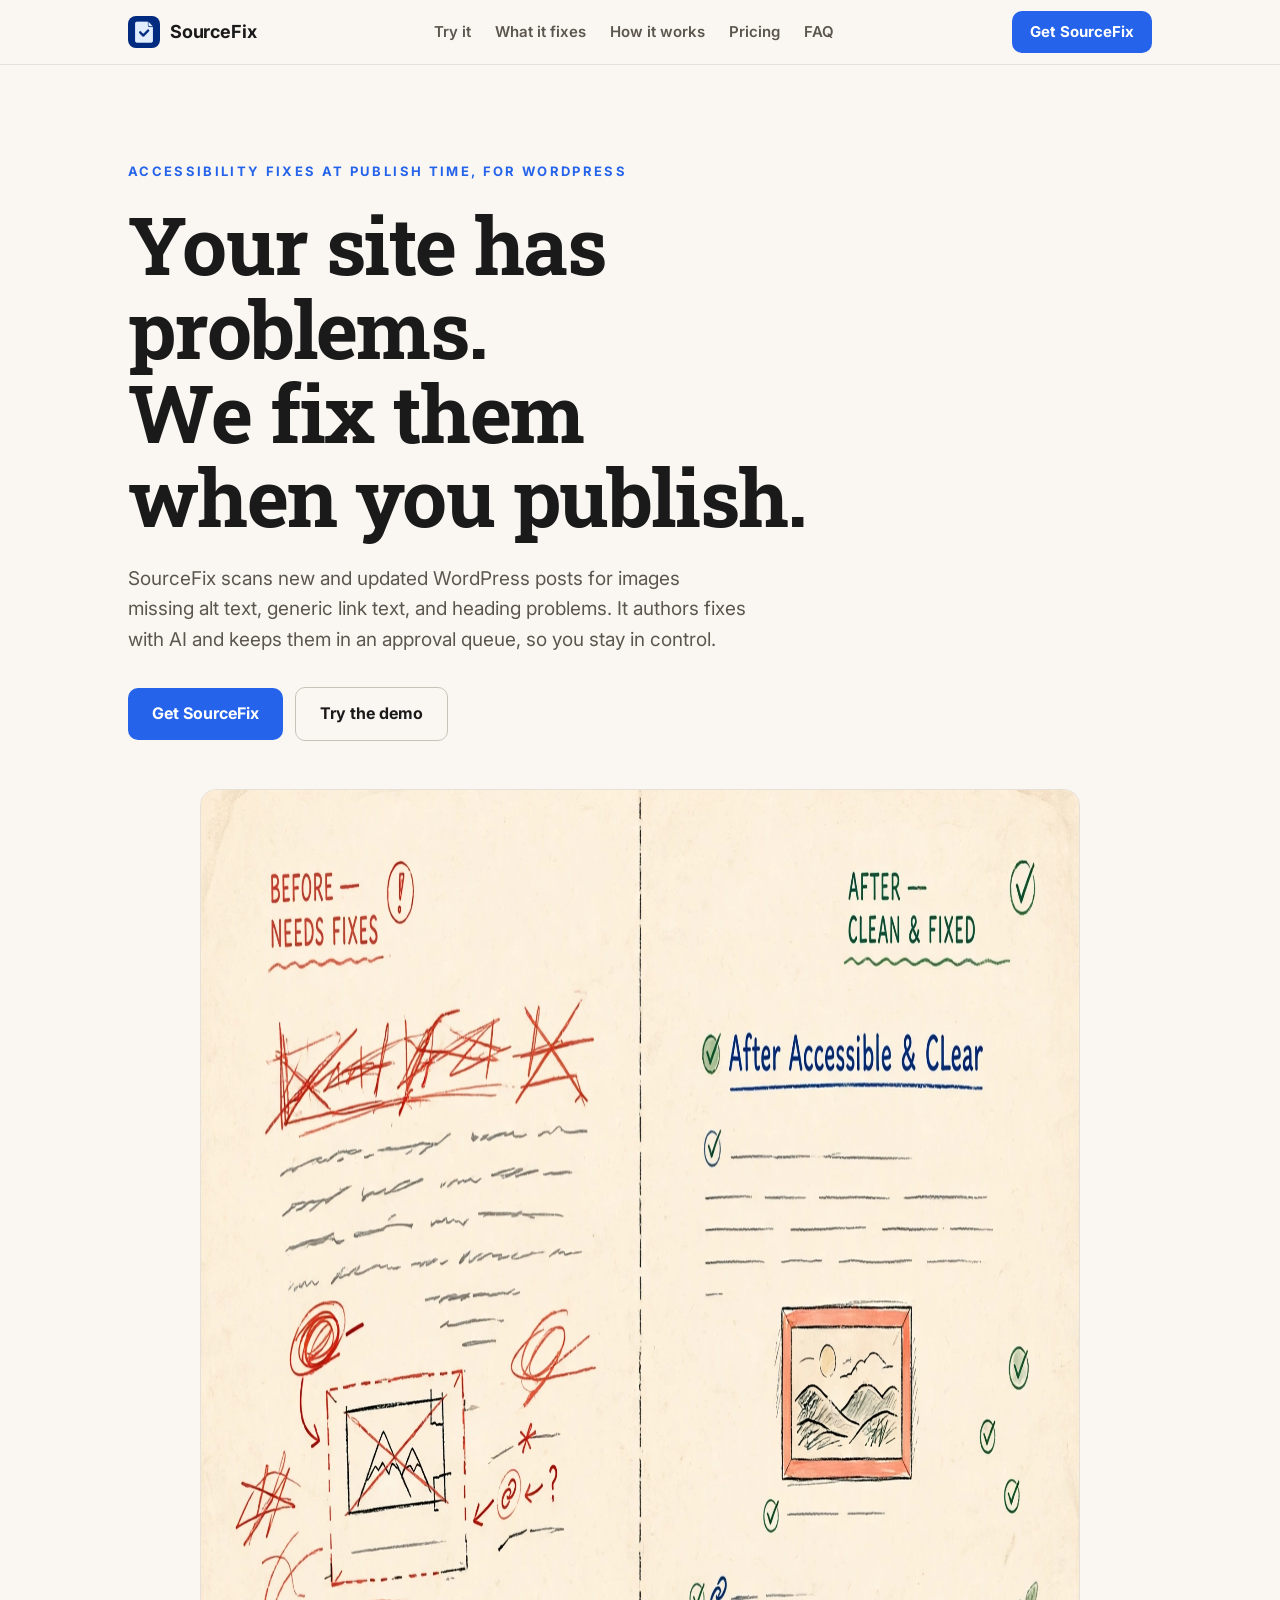
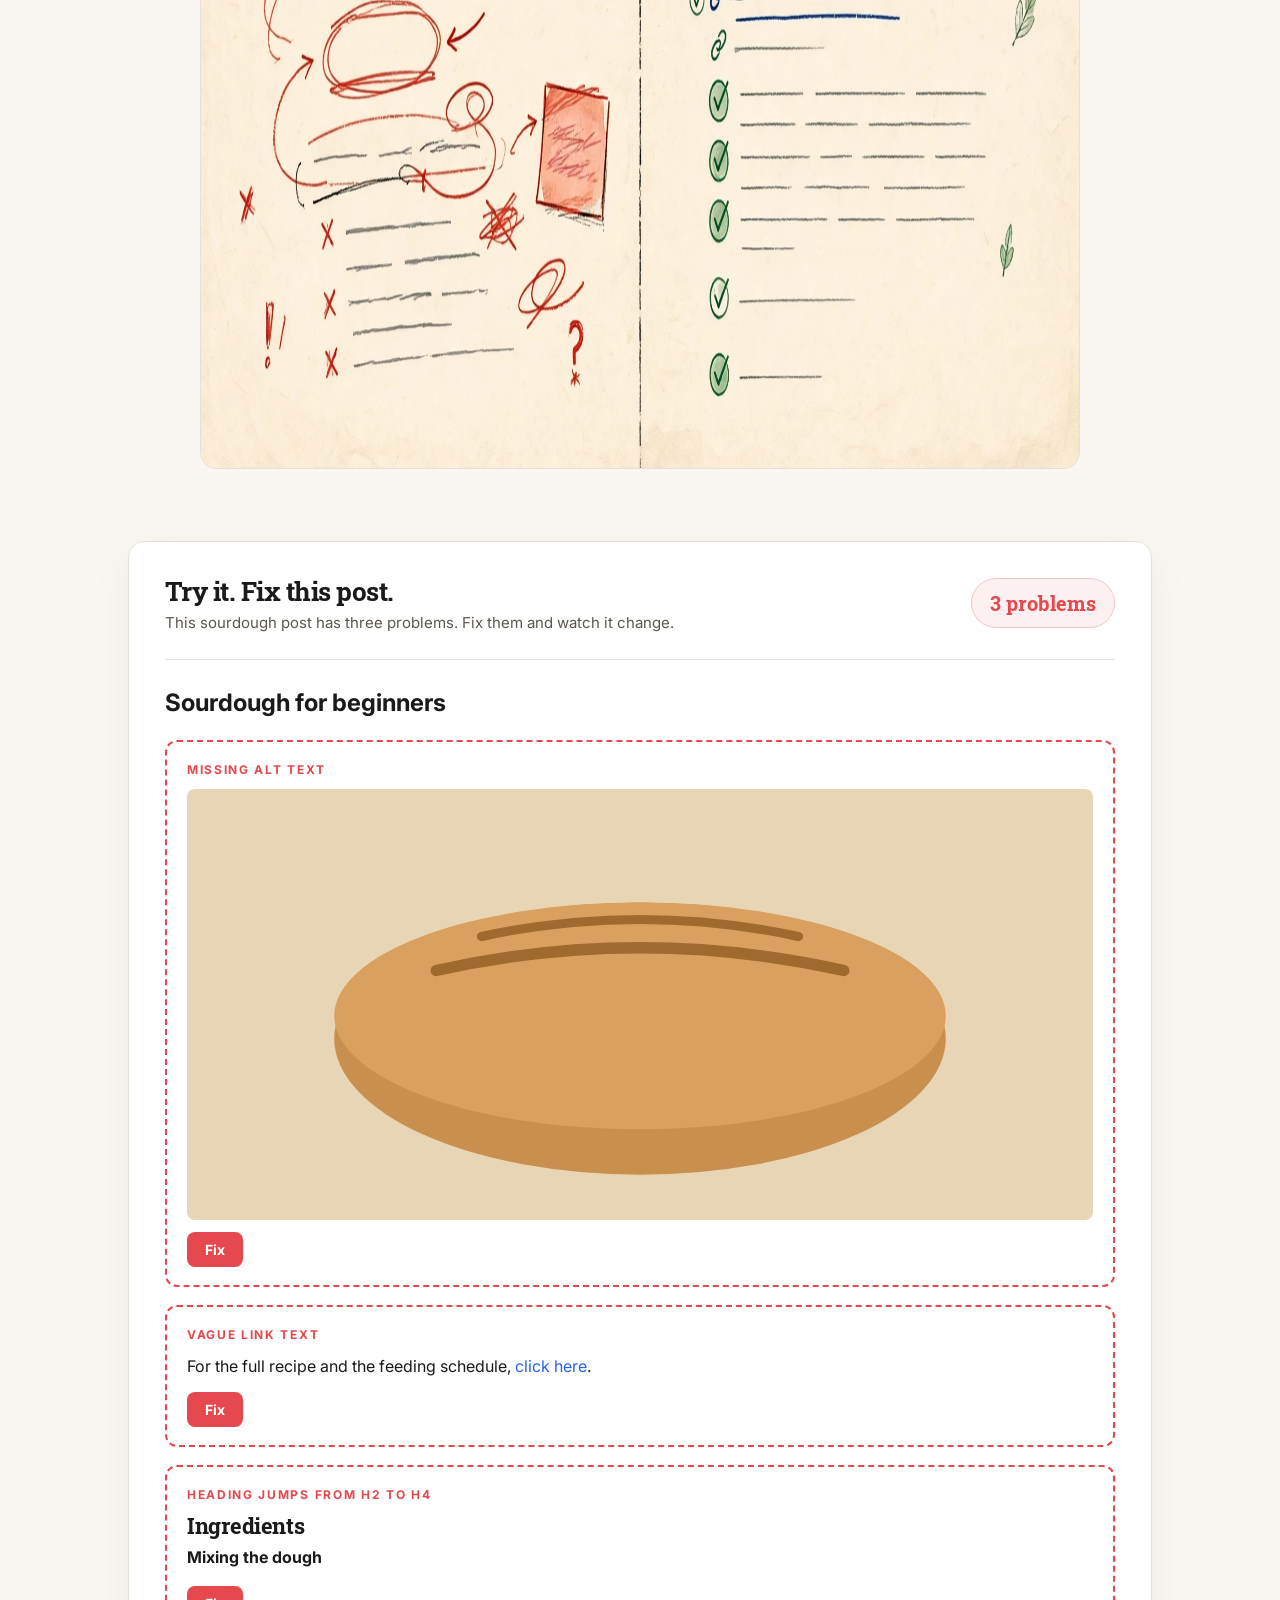
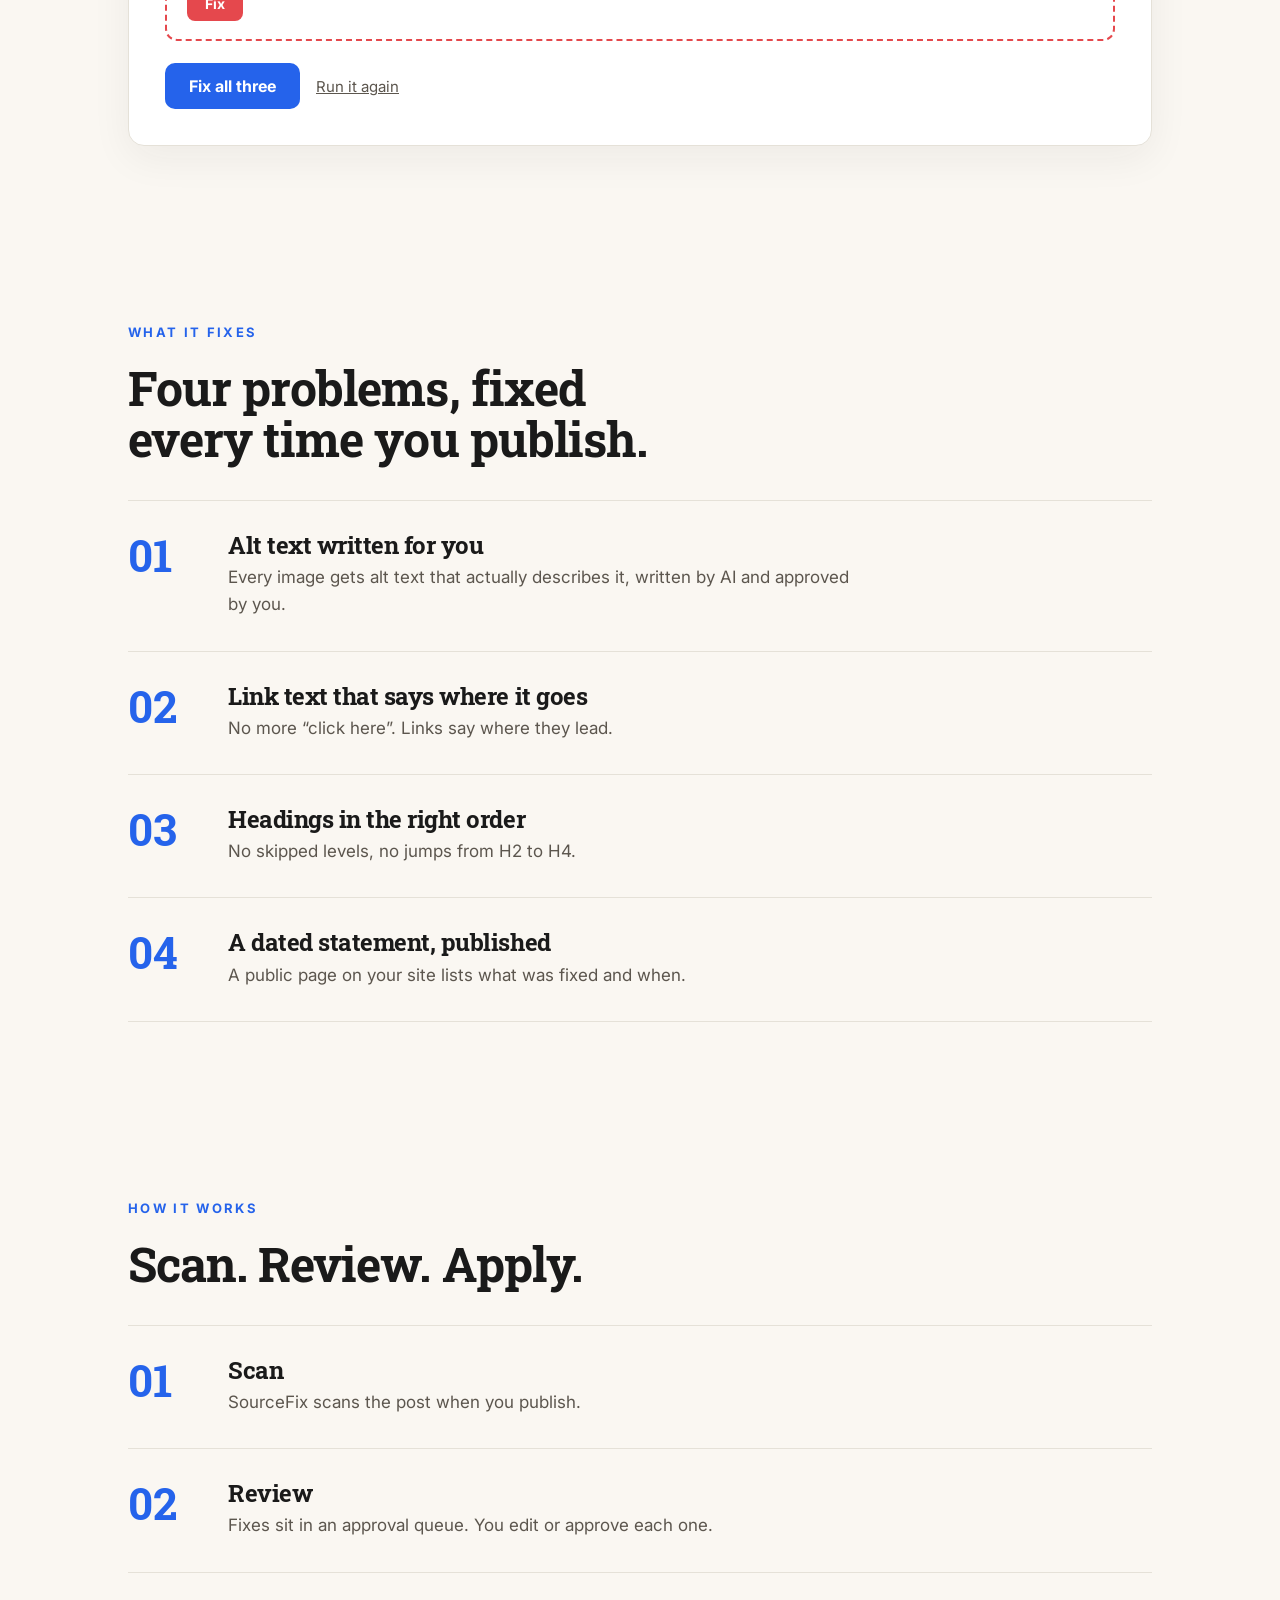
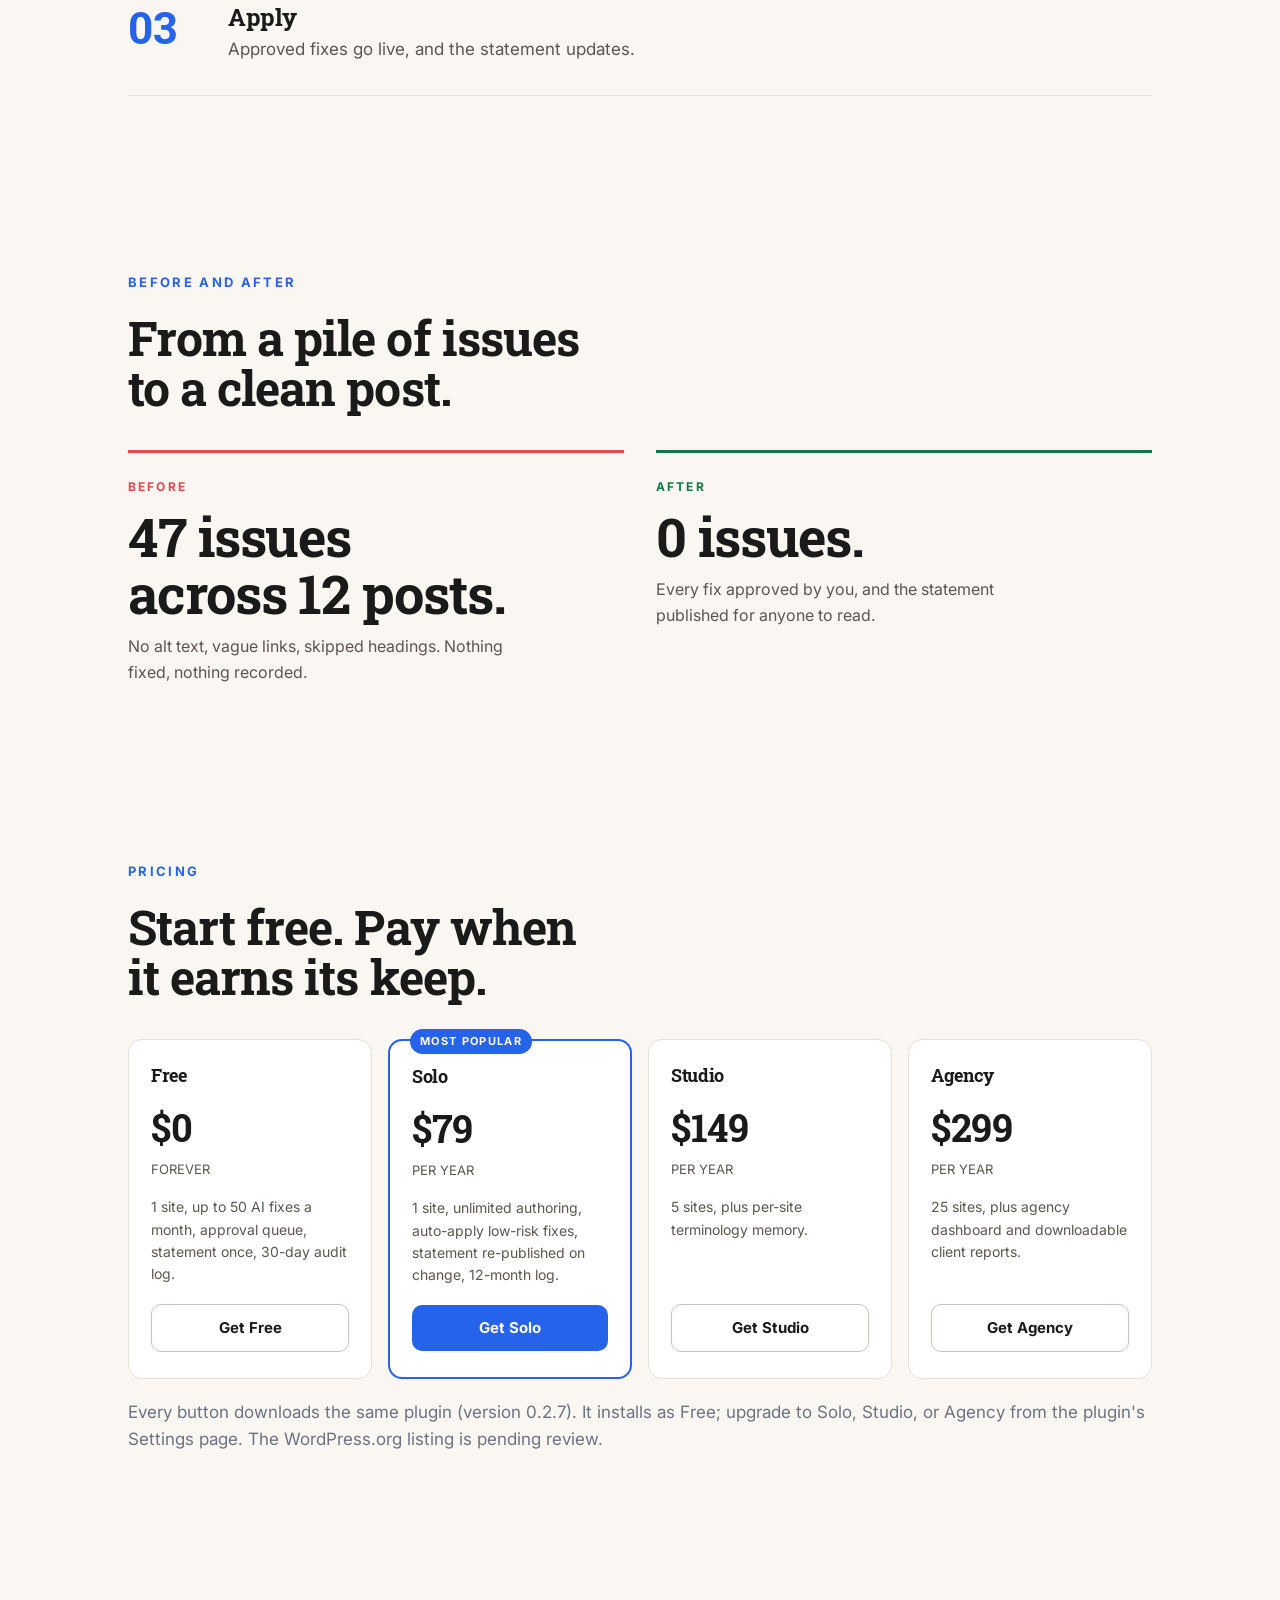
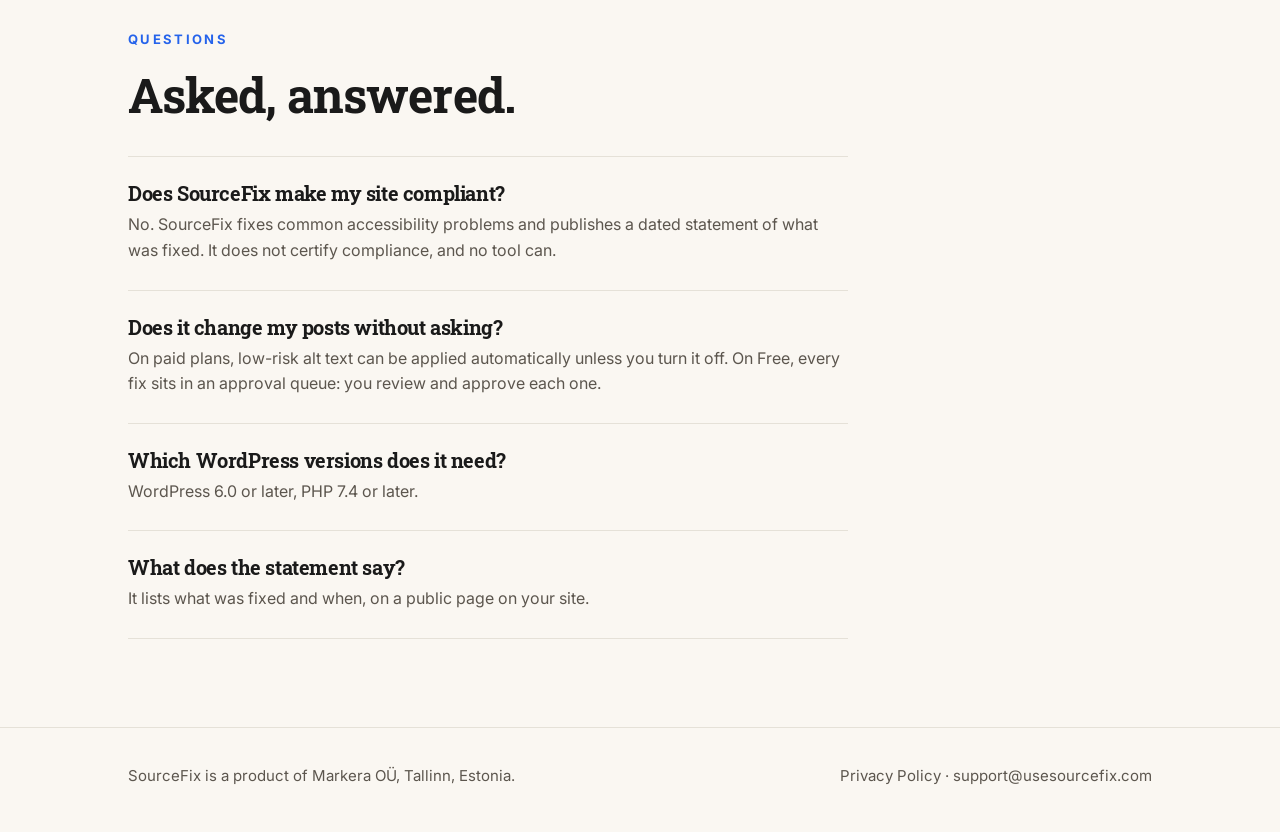
==== index.html @ 6412c318 "Site: point get-the-plugin CTAs to v0.2.8; FAQ states paid-plan auto-apply honestly (audit M-2)" ====
<!DOCTYPE html>
<html lang="en">
<head>
<meta charset="utf-8">
<link rel="icon" type="image/png" href="favicon.png">
<link rel="icon" type="image/x-icon" href="favicon.ico">
<meta name="viewport" content="width=device-width, initial-scale=1">
<title>SourceFix: Accessibility fixes at publish time</title>
<meta name="description" content="SourceFix scans new and updated WordPress posts for images missing alt text, generic link text, and heading problems. It authors fixes with AI and keeps them in an approval queue, so you stay in control.">
<link rel="preconnect" href="https://fonts.googleapis.com">
<link rel="preconnect" href="https://fonts.gstatic.com" crossorigin>
<link href="https://fonts.googleapis.com/css2?family=Roboto+Slab:wght@700&family=Inter:wght@400;600;700&display=swap" rel="stylesheet">
<style>
  :root {
    --paper:#faf7f2; --ink:#1a1a1a; --muted:#5c564e; --line:#e5e1d8;
    --blue:#2563eb; --red:#e5484d; --green:#0d7a4a; --card:#ffffff;
  }
  * { box-sizing:border-box; margin:0; padding:0; }
  html { scroll-behavior:smooth; }
  body { font-family:"Inter", -apple-system, BlinkMacSystemFont, "Segoe UI", Roboto, Helvetica, Arial, sans-serif; color:var(--ink); background:var(--paper); line-height:1.6; font-size:17px; }
  a { color:var(--blue); text-decoration:none; }
  a:hover { text-decoration:underline; }
  .wrap { max-width:1080px; margin:0 auto; padding:0 28px; }
  h1, h2, h3, .serif { font-family:"Roboto Slab", Georgia, "Times New Roman", serif; font-weight:700; letter-spacing:-0.02em; line-height:1.05; }
  /* Header */
  header.site { position:sticky; top:0; z-index:20; background:var(--paper); border-bottom:1px solid var(--line); }
  header.site .wrap { display:flex; align-items:center; justify-content:space-between; height:64px; gap:16px; }
  .brand { display:flex; align-items:center; gap:10px; font-weight:700; font-size:18px; color:var(--ink); letter-spacing:-0.01em; }
  .brand img { height:32px; width:32px; border-radius:8px; display:block; }
  .brand:hover { text-decoration:none; }
  nav.main { display:flex; gap:24px; }
  nav.main a { color:var(--muted); font-size:15px; font-weight:600; }
  nav.main a:hover { color:var(--ink); text-decoration:none; }
  .btn { display:inline-block; background:var(--blue); color:#fff; font-weight:700; padding:13px 24px; border-radius:10px; font-size:16px; border:0; cursor:pointer; font-family:inherit; }
  .btn:hover { background:#1d4ed8; text-decoration:none; }
  .btn.small { padding:9px 18px; font-size:15px; }
  .btn-ghost { background:transparent; color:var(--ink); border:1px solid #c9c2b8; }
  .btn-ghost:hover { background:#f0ece5; }
  .btn:disabled { background:#9aa3b2; cursor:default; }
  /* Sections */
  section { padding:88px 0; }
  .kicker { color:var(--blue); font-size:13px; font-weight:700; letter-spacing:0.18em; text-transform:uppercase; margin-bottom:20px; }
  h1 { font-size:clamp(2.8rem, 7vw, 5rem); max-width:900px; }
  h2 { font-size:clamp(2rem, 4vw, 3rem); margin-bottom:14px; }
  .hero { padding:96px 0 72px; }
  .hero-img { display:block; width:100%; max-width:880px; margin:48px auto 0; border-radius:16px; border:1px solid var(--line); }
  .hero p.lede { font-size:19px; color:var(--muted); max-width:620px; margin:26px 0 32px; }
  .cta-row { display:flex; gap:12px; flex-wrap:wrap; align-items:center; }
  /* Demo */
  .demo-card { background:var(--card); border:1px solid var(--line); border-radius:16px; padding:36px; box-shadow:0 12px 40px rgba(26,26,26,0.06); }
  .demo-head { display:flex; justify-content:space-between; align-items:flex-start; gap:16px; flex-wrap:wrap; margin-bottom:24px; }
  .demo-head h3 { font-size:26px; }
  .demo-head .demo-sub { color:var(--muted); font-size:15px; margin-top:6px; }
  .counter { font-family:"Roboto Slab", Georgia, serif; font-weight:700; font-size:20px; color:var(--red); background:#fdf0f0; border:1px solid #f5c6c8; border-radius:999px; padding:8px 18px; white-space:nowrap; }
  .counter.done { color:var(--green); background:#eaf5ee; border-color:#bfe3cd; }
  .post { border-top:1px solid var(--line); padding-top:24px; }
  .post-title { font-size:24px; margin-bottom:18px; }
  .problem { border:2px dashed var(--red); border-radius:12px; padding:18px 20px; margin-bottom:18px; transition:border-color .25s ease, background .25s ease; }
  .problem.fixed { border:2px solid var(--green); background:#f4faf6; }
  .problem-label { font-size:12px; font-weight:700; letter-spacing:0.14em; text-transform:uppercase; color:var(--red); margin-bottom:10px; }
  .problem-label.done { color:var(--green); }
  .problem img { width:100%; height:auto; display:block; border-radius:8px; }
  .alt-line { margin-top:10px; font-size:14px; color:var(--green); font-weight:600; }
  .problem p { font-size:16px; }
  .problem h2.post-h2 { font-size:22px; margin-bottom:8px; }
  .problem h3.post-h3, .problem h4.post-h4 { margin-bottom:4px; }
  .problem h3.post-h3 { font-size:19px; }
  .problem h4.post-h4 { font-size:16px; }
  .fix-btn { margin-top:12px; background:var(--red); color:#fff; border:0; border-radius:8px; padding:9px 18px; font-size:14px; font-weight:700; cursor:pointer; font-family:inherit; }
  .fix-btn:hover { background:#c93a3f; }
  .fix-btn:disabled { background:#9aa3b2; cursor:default; }
  .demo-actions { margin-top:22px; display:flex; gap:16px; flex-wrap:wrap; align-items:center; }
  .link-btn { background:none; border:0; color:var(--muted); font-size:15px; cursor:pointer; padding:12px 0; text-decoration:underline; font-family:inherit; }
  /* Vertical list (what it fixes / how it works) */
  .vlist { border-top:1px solid var(--line); }
  .vlist-item { display:flex; gap:28px; padding:32px 0; border-bottom:1px solid var(--line); align-items:flex-start; }
  .vlist-item .num { font-family:"Roboto Slab", Georgia, serif; font-weight:700; font-size:44px; line-height:1; color:var(--blue); min-width:72px; }
  .vlist-item h3 { font-size:24px; margin-bottom:6px; }
  .vlist-item p { color:var(--muted); font-size:17px; max-width:640px; }
  /* Before and after */
  .ba-row { display:grid; grid-template-columns:1fr 1fr; gap:32px; margin-top:8px; }
  .ba-cell { border-top:3px solid var(--line); padding-top:24px; }
  .ba-cell.before { border-top-color:var(--red); }
  .ba-cell.after { border-top-color:var(--green); }
  .ba-cell .tag { font-size:12px; font-weight:700; letter-spacing:0.18em; text-transform:uppercase; margin-bottom:12px; }
  .ba-cell.before .tag { color:var(--red); }
  .ba-cell.after .tag { color:var(--green); }
  .ba-cell .big { font-family:"Roboto Slab", Georgia, serif; font-weight:700; font-size:clamp(2.2rem, 5vw, 3.4rem); letter-spacing:-0.02em; line-height:1.05; }
  .ba-cell p { color:var(--muted); margin-top:12px; font-size:16px; max-width:380px; }
  /* Pricing */
  .pricing { display:grid; grid-template-columns:repeat(4, 1fr); gap:16px; margin-top:8px; }
  .plan { background:var(--card); border:1px solid var(--line); border-radius:14px; padding:26px 22px; display:flex; flex-direction:column; }
  .plan.hot { border-color:var(--blue); border-width:2px; position:relative; }
  .plan.hot .tag { position:absolute; top:-12px; left:20px; background:var(--blue); color:#fff; font-size:11px; font-weight:700; letter-spacing:0.12em; text-transform:uppercase; padding:4px 10px; border-radius:999px; }
  .plan h3 { font-size:18px; }
  .plan .price { font-family:"Roboto Slab", Georgia, serif; font-weight:700; font-size:38px; letter-spacing:-0.02em; margin:12px 0 2px; }
  .plan .per { color:var(--muted); font-size:13px; margin-bottom:16px; }
  .plan p { font-size:14px; color:var(--muted); flex:1; }
  .plan .btn { display:block; text-align:center; margin-top:18px; padding:11px; font-size:15px; }
  /* FAQ */
  .faq-item { border-top:1px solid var(--line); padding:26px 0; max-width:720px; }
  .faq-item:last-child { border-bottom:1px solid var(--line); }
  .faq-item h3 { font-size:20px; margin-bottom:8px; }
  .faq-item p { color:var(--muted); font-size:16px; }
  /* Footer */
  footer.site { border-top:1px solid var(--line); padding:36px 0 44px; color:var(--muted); font-size:15px; }
  footer.site .wrap { display:flex; justify-content:space-between; flex-wrap:wrap; gap:10px; }
  footer.site a { color:var(--muted); }
  @media (max-width: 900px) {
    .pricing { grid-template-columns:1fr 1fr; }
  }
  @media (max-width: 820px) {
    section { padding:64px 0; }
    .hero { padding:64px 0 48px; }
    nav.main { display:none; }
    .ba-row { grid-template-columns:1fr; }
    .pricing { grid-template-columns:1fr; }
    .demo-card { padding:24px 20px; }
    .vlist-item { gap:18px; }
    .vlist-item .num { font-size:34px; min-width:56px; }
  }
</style>
</head>
<body>
<header class="site">
  <div class="wrap">
    <a class="brand" href="#"><img src="logo.webp" alt="SourceFix logo">SourceFix</a>
    <nav class="main">
      <a href="#demo">Try it</a>
      <a href="#fixes">What it fixes</a>
      <a href="#how">How it works</a>
      <a href="#pricing">Pricing</a>
      <a href="#faq">FAQ</a>
    </nav>
    <a class="btn small" href="https://usesourcefix.com/sourcefix-v0.2.8.zip">Get SourceFix</a>
  </div>
</header>

<main>
  <section class="hero">
    <div class="wrap">
      <div class="kicker">Accessibility fixes at publish time, for WordPress</div>
      <h1>Your site has<br>problems.<br>We fix them<br>when you publish.</h1>
      <p class="lede">SourceFix scans new and updated WordPress posts for images missing alt text, generic link text, and heading problems. It authors fixes with AI and keeps them in an approval queue, so you stay in control.</p>
      <div class="cta-row">
        <a class="btn" href="https://usesourcefix.com/sourcefix-v0.2.8.zip">Get SourceFix</a>
        <a class="btn btn-ghost" href="#demo">Try the demo</a>
      </div>
      <img class="hero-img" src="hero.webp" alt="A blog post before and after SourceFix: red correction marks on the left, clean and fixed on the right" width="1920" height="1280">
    </div>
  </section>

  <section id="demo" style="padding-top:0;">
    <div class="wrap">
      <div class="demo-card">
        <div class="demo-head">
          <div>
            <h3>Try it. Fix this post.</h3>
            <p class="demo-sub">This sourdough post has three problems. Fix them and watch it change.</p>
          </div>
          <div class="counter" id="counter">3 problems</div>
        </div>
        <article class="post">
          <h4 class="post-title">Sourdough for beginners</h4>
          <div class="problem" id="p1">
            <div class="problem-label" id="l1">Missing alt text</div>
            <img id="demoImg" src="data:image/svg+xml;utf8,<svg xmlns='http://www.w3.org/2000/svg' width='800' height='380'><rect width='800' height='380' fill='%23e8d5b5'/><ellipse cx='400' cy='220' rx='270' ry='120' fill='%23c98f4e'/><ellipse cx='400' cy='200' rx='270' ry='100' fill='%23d9a05f'/><path d='M220 160 Q400 120 580 160' stroke='%23a06a2e' stroke-width='10' fill='none' stroke-linecap='round'/><path d='M260 130 Q400 100 540 130' stroke='%23a06a2e' stroke-width='8' fill='none' stroke-linecap='round'/></svg>" alt="">
            <div class="alt-line" id="altLine" hidden>Alt text: &ldquo;A baker kneading dough on a wooden table&rdquo;</div>
            <button class="fix-btn" id="fixAltBtn" onclick="fixAlt()">Fix</button>
          </div>
          <div class="problem" id="p2">
            <div class="problem-label" id="l2">Vague link text</div>
            <p>For the full recipe and the feeding schedule, <a href="#" id="demoLink" onclick="return false">click here</a>.</p>
            <button class="fix-btn" id="fixLinkBtn" onclick="fixLink()">Fix</button>
          </div>
          <div class="problem" id="p3">
            <div class="problem-label" id="l3">Heading jumps from H2 to H4</div>
            <h2 class="post-h2">Ingredients</h2>
            <h4 class="post-h4" id="demoH">Mixing the dough</h4>
            <button class="fix-btn" id="fixHeadingBtn" onclick="fixHeading()">Fix</button>
          </div>
        </article>
        <div class="demo-actions">
          <button class="btn" id="fixAllBtn" onclick="fixAll()">Fix all three</button>
          <button class="link-btn" onclick="resetDemo()">Run it again</button>
        </div>
      </div>
    </div>
  </section>

  <section id="fixes">
    <div class="wrap">
      <div class="kicker">What it fixes</div>
      <h2>Four problems, fixed<br>every time you publish.</h2>
      <div class="vlist" style="margin-top:36px;">
        <div class="vlist-item">
          <div class="num">01</div>
          <div>
            <h3>Alt text written for you</h3>
            <p>Every image gets alt text that actually describes it, written by AI and approved by you.</p>
          </div>
        </div>
        <div class="vlist-item">
          <div class="num">02</div>
          <div>
            <h3>Link text that says where it goes</h3>
            <p>No more &ldquo;click here&rdquo;. Links say where they lead.</p>
          </div>
        </div>
        <div class="vlist-item">
          <div class="num">03</div>
          <div>
            <h3>Headings in the right order</h3>
            <p>No skipped levels, no jumps from H2 to H4.</p>
          </div>
        </div>
        <div class="vlist-item">
          <div class="num">04</div>
          <div>
            <h3>A dated statement, published</h3>
            <p>A public page on your site lists what was fixed and when.</p>
          </div>
        </div>
      </div>
    </div>
  </section>

  <section id="how">
    <div class="wrap">
      <div class="kicker">How it works</div>
      <h2>Scan. Review. Apply.</h2>
      <div class="vlist" style="margin-top:36px;">
        <div class="vlist-item">
          <div class="num">01</div>
          <div>
            <h3>Scan</h3>
            <p>SourceFix scans the post when you publish.</p>
          </div>
        </div>
        <div class="vlist-item">
          <div class="num">02</div>
          <div>
            <h3>Review</h3>
            <p>Fixes sit in an approval queue. You edit or approve each one.</p>
          </div>
        </div>
        <div class="vlist-item">
          <div class="num">03</div>
          <div>
            <h3>Apply</h3>
            <p>Approved fixes go live, and the statement updates.</p>
          </div>
        </div>
      </div>
    </div>
  </section>

  <section>
    <div class="wrap">
      <div class="kicker">Before and after</div>
      <h2>From a pile of issues<br>to a clean post.</h2>
      <div class="ba-row" style="margin-top:36px;">
        <div class="ba-cell before">
          <div class="tag">Before</div>
          <div class="big">47 issues<br>across 12 posts.</div>
          <p>No alt text, vague links, skipped headings. Nothing fixed, nothing recorded.</p>
        </div>
        <div class="ba-cell after">
          <div class="tag">After</div>
          <div class="big">0 issues.</div>
          <p>Every fix approved by you, and the statement published for anyone to read.</p>
        </div>
      </div>
    </div>
  </section>

  <section id="pricing">
    <div class="wrap">
      <div class="kicker">Pricing</div>
      <h2>Start free. Pay when<br>it earns its keep.</h2>
      <div class="pricing" style="margin-top:36px;">
        <div class="plan">
          <h3>Free</h3>
          <div class="price">$0</div>
          <div class="per">FOREVER</div>
          <p>1 site, up to 50 AI fixes a month, approval queue, statement once, 30-day audit log.</p>
          <a class="btn btn-ghost" href="https://usesourcefix.com/sourcefix-v0.2.8.zip">Get Free</a>
        </div>
        <div class="plan hot">
          <span class="tag">Most popular</span>
          <h3>Solo</h3>
          <div class="price">$79</div>
          <div class="per">PER YEAR</div>
          <p>1 site, unlimited authoring, auto-apply low-risk fixes, statement re-published on change, 12-month log.</p>
          <a class="btn" href="https://usesourcefix.com/sourcefix-v0.2.8.zip">Get Solo</a>
        </div>
        <div class="plan">
          <h3>Studio</h3>
          <div class="price">$149</div>
          <div class="per">PER YEAR</div>
          <p>5 sites, plus per-site terminology memory.</p>
          <a class="btn btn-ghost" href="https://usesourcefix.com/sourcefix-v0.2.8.zip">Get Studio</a>
        </div>
        <div class="plan">
          <h3>Agency</h3>
          <div class="price">$299</div>
          <div class="per">PER YEAR</div>
          <p>25 sites, plus agency dashboard and downloadable client reports.</p>
          <a class="btn btn-ghost" href="https://usesourcefix.com/sourcefix-v0.2.8.zip">Get Agency</a>
        </div>
      </div>
      <p style="margin-top:20px; color:#6b7280;">Every button downloads the same plugin (version 0.2.7). It installs as Free; upgrade to Solo, Studio, or Agency from the plugin's Settings page. The WordPress.org listing is pending review.</p>
    </div>
  </section>

  <section id="faq">
    <div class="wrap">
      <div class="kicker">Questions</div>
      <h2>Asked, answered.</h2>
      <div style="margin-top:36px;">
        <div class="faq-item">
          <h3>Does SourceFix make my site compliant?</h3>
          <p>No. SourceFix fixes common accessibility problems and publishes a dated statement of what was fixed. It does not certify compliance, and no tool can.</p>
        </div>
        <div class="faq-item">
          <h3>Does it change my posts without asking?</h3>
          <p>On paid plans, low-risk alt text can be applied automatically unless you turn it off. On Free, every fix sits in an approval queue: you review and approve each one.</p>
        </div>
        <div class="faq-item">
          <h3>Which WordPress versions does it need?</h3>
          <p>WordPress 6.0 or later, PHP 7.4 or later.</p>
        </div>
        <div class="faq-item">
          <h3>What does the statement say?</h3>
          <p>It lists what was fixed and when, on a public page on your site.</p>
        </div>
      </div>
    </div>
  </section>
</main>

<footer class="site">
  <div class="wrap">
    <div>SourceFix is a product of Markera OÜ, Tallinn, Estonia.</div>
    <div><a href="/privacy-policy">Privacy Policy</a> &middot; <a href="mailto:support@usesourcefix.com">support@usesourcefix.com</a></div>
  </div>
</footer>

<script>
var fixed = { alt: false, link: false, heading: false };
function updateCounter() {
  var n = 3 - (fixed.alt + fixed.link + fixed.heading);
  var el = document.getElementById('counter');
  el.textContent = n === 0 ? 'All fixed' : (n === 1 ? '1 problem' : n + ' problems');
  if (n === 0) { el.classList.add('done'); } else { el.classList.remove('done'); }
}
function markFixed(id, labelId) {
  document.getElementById(id).classList.add('fixed');
  var l = document.getElementById(labelId);
  l.textContent = 'Fixed';
  l.classList.add('done');
}
function fixAlt() {
  if (fixed.alt) return;
  fixed.alt = true;
  var img = document.getElementById('demoImg');
  img.alt = 'A baker kneading dough on a wooden table';
  document.getElementById('altLine').hidden = false;
  document.getElementById('fixAltBtn').disabled = true;
  markFixed('p1', 'l1');
  updateCounter();
}
function fixLink() {
  if (fixed.link) return;
  fixed.link = true;
  document.getElementById('demoLink').textContent = 'Read the pricing page';
  document.getElementById('fixLinkBtn').disabled = true;
  markFixed('p2', 'l2');
  updateCounter();
}
function fixHeading() {
  if (fixed.heading) return;
  fixed.heading = true;
  var h4 = document.getElementById('demoH');
  var h3 = document.createElement('h3');
  h3.id = 'demoH';
  h3.textContent = h4.textContent;
  h3.className = 'post-h3';
  h4.parentNode.replaceChild(h3, h4);
  document.getElementById('fixHeadingBtn').disabled = true;
  markFixed('p3', 'l3');
  updateCounter();
}
function fixAll() { fixAlt(); fixLink(); fixHeading(); }
function resetDemo() {
  fixed = { alt: false, link: false, heading: false };
  var img = document.getElementById('demoImg');
  img.alt = '';
  document.getElementById('altLine').hidden = true;
  document.getElementById('fixAltBtn').disabled = false;
  document.getElementById('demoLink').textContent = 'click here';
  document.getElementById('fixLinkBtn').disabled = false;
  var h = document.getElementById('demoH');
  var h4 = document.createElement('h4');
  h4.id = 'demoH';
  h4.textContent = h.textContent;
  h4.className = 'post-h4';
  h.parentNode.replaceChild(h4, h);
  document.getElementById('fixHeadingBtn').disabled = false;
  ['p1', 'p2', 'p3'].forEach(function (id) { document.getElementById(id).classList.remove('fixed'); });
  document.getElementById('l1').textContent = 'Missing alt text';
  document.getElementById('l2').textContent = 'Vague link text';
  document.getElementById('l3').textContent = 'Heading jumps from H2 to H4';
  ['l1', 'l2', 'l3'].forEach(function (id) { document.getElementById(id).classList.remove('done'); });
  updateCounter();
}
updateCounter();
</script>
</body>
</html>
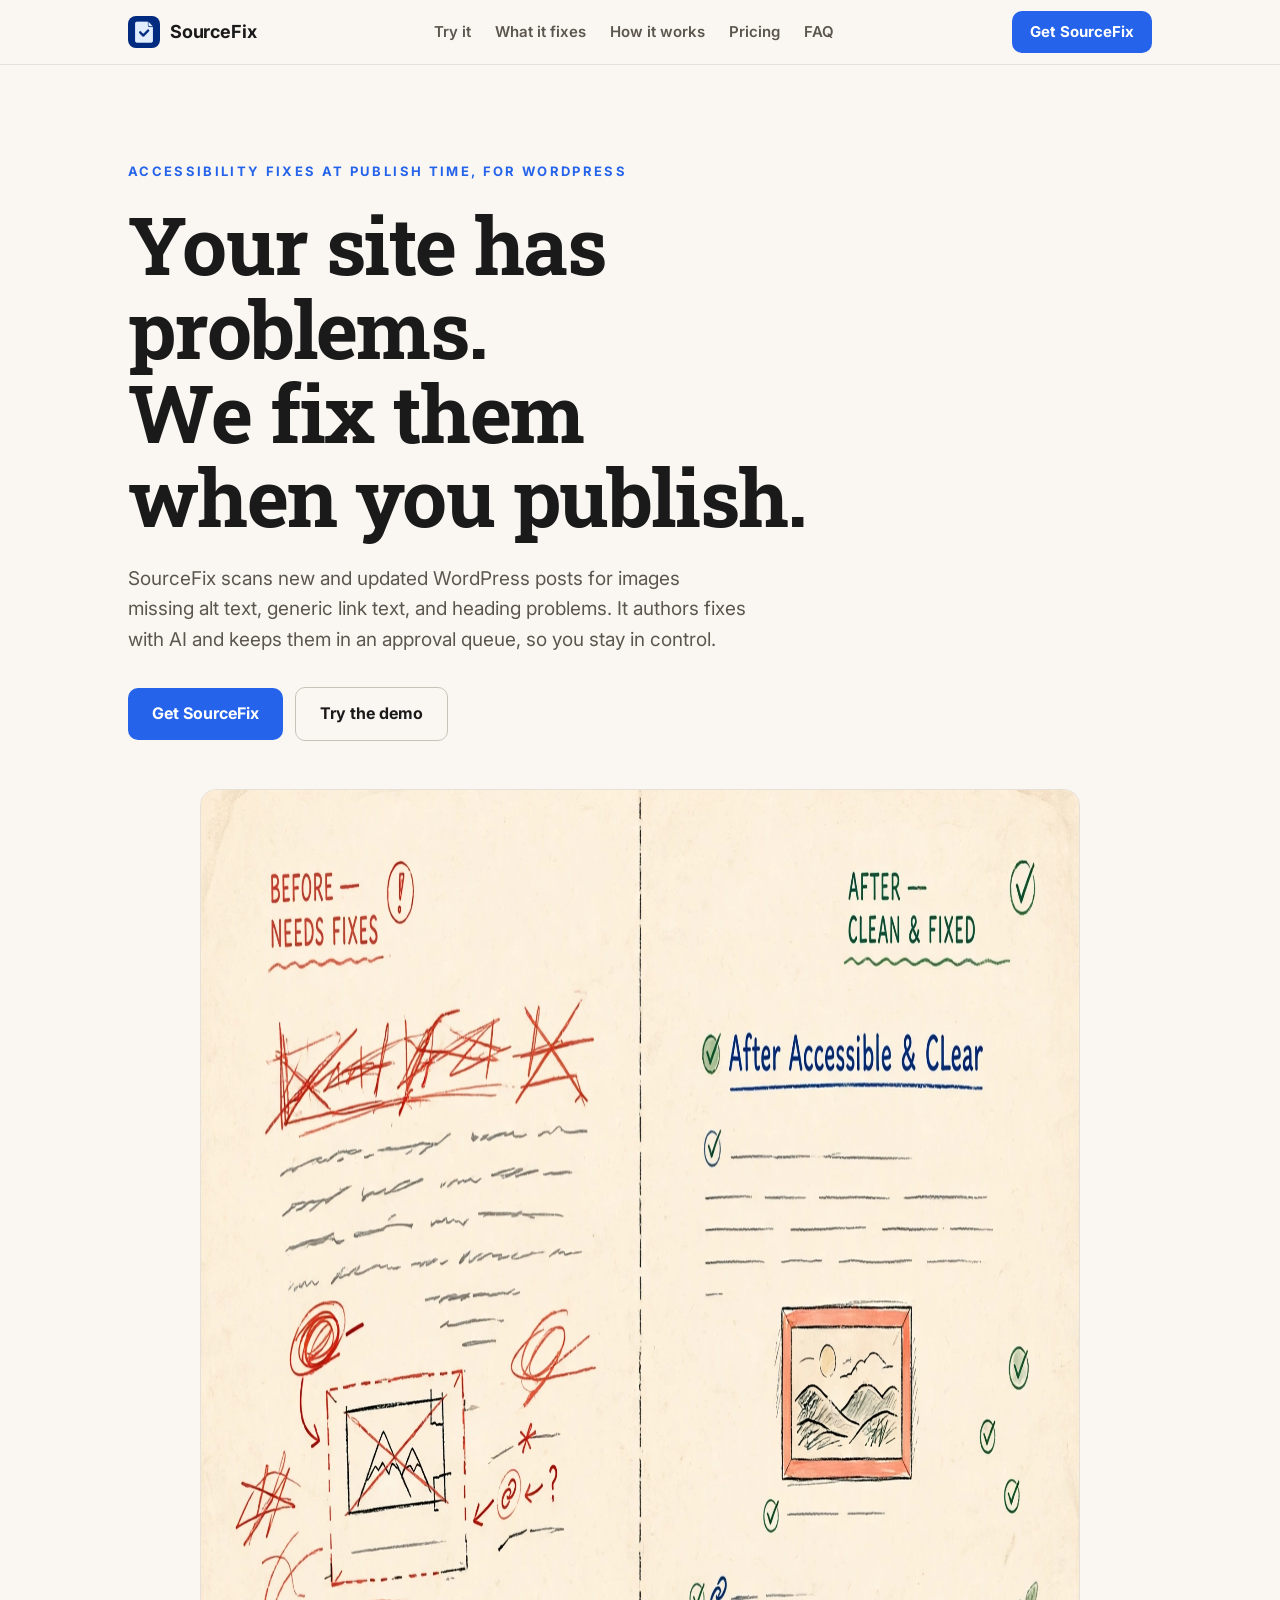
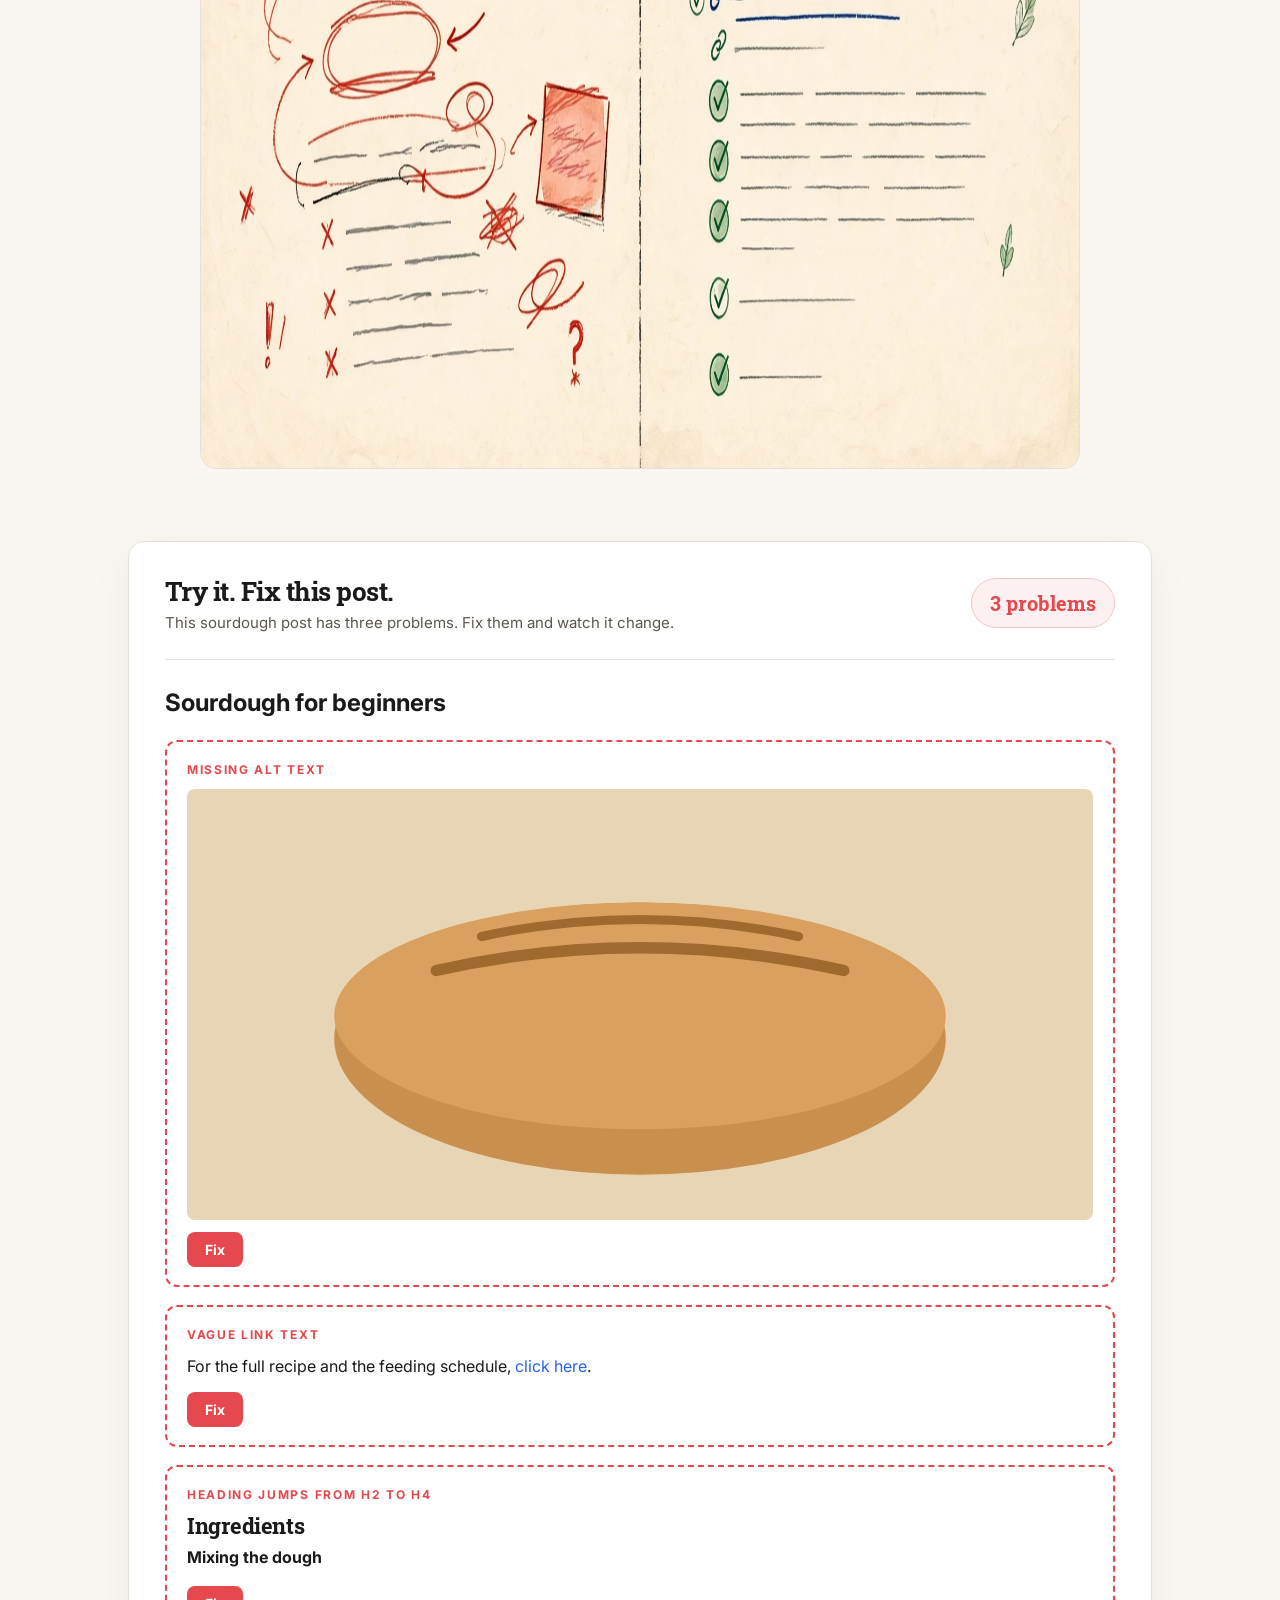
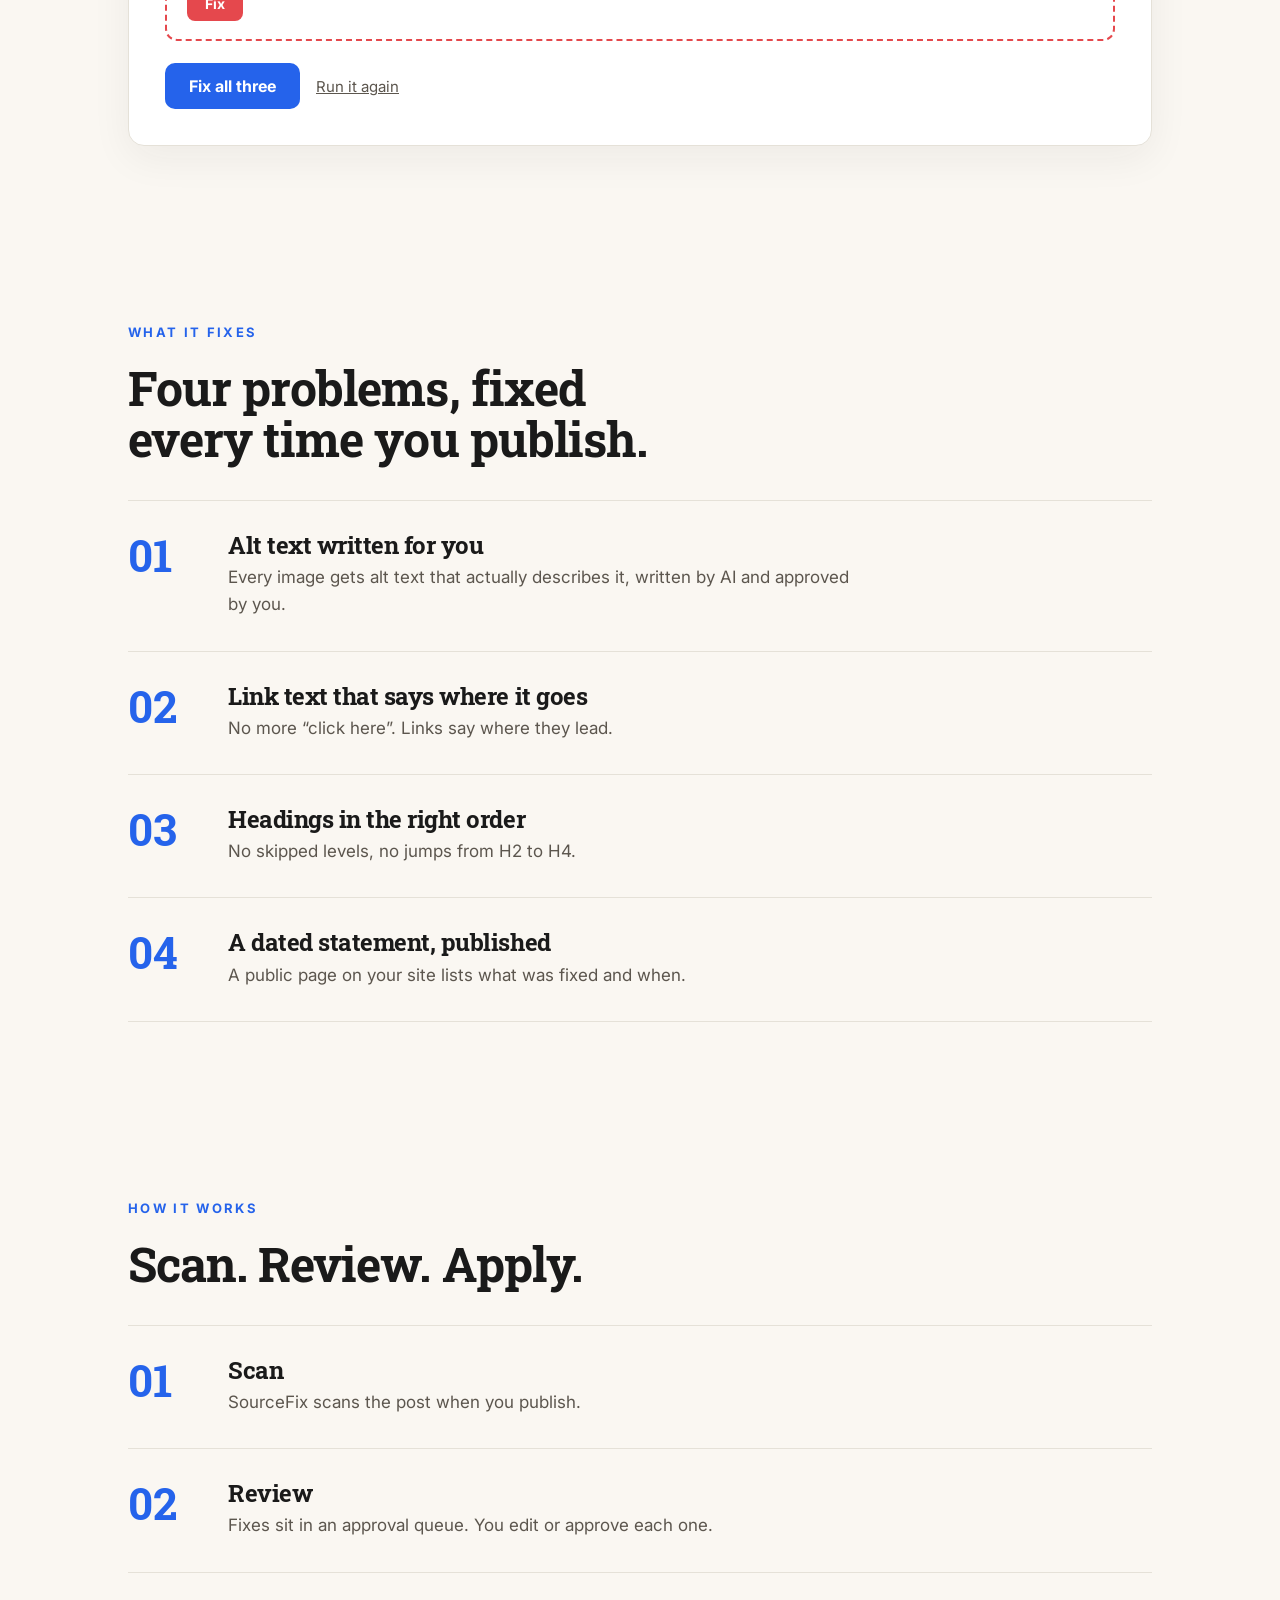
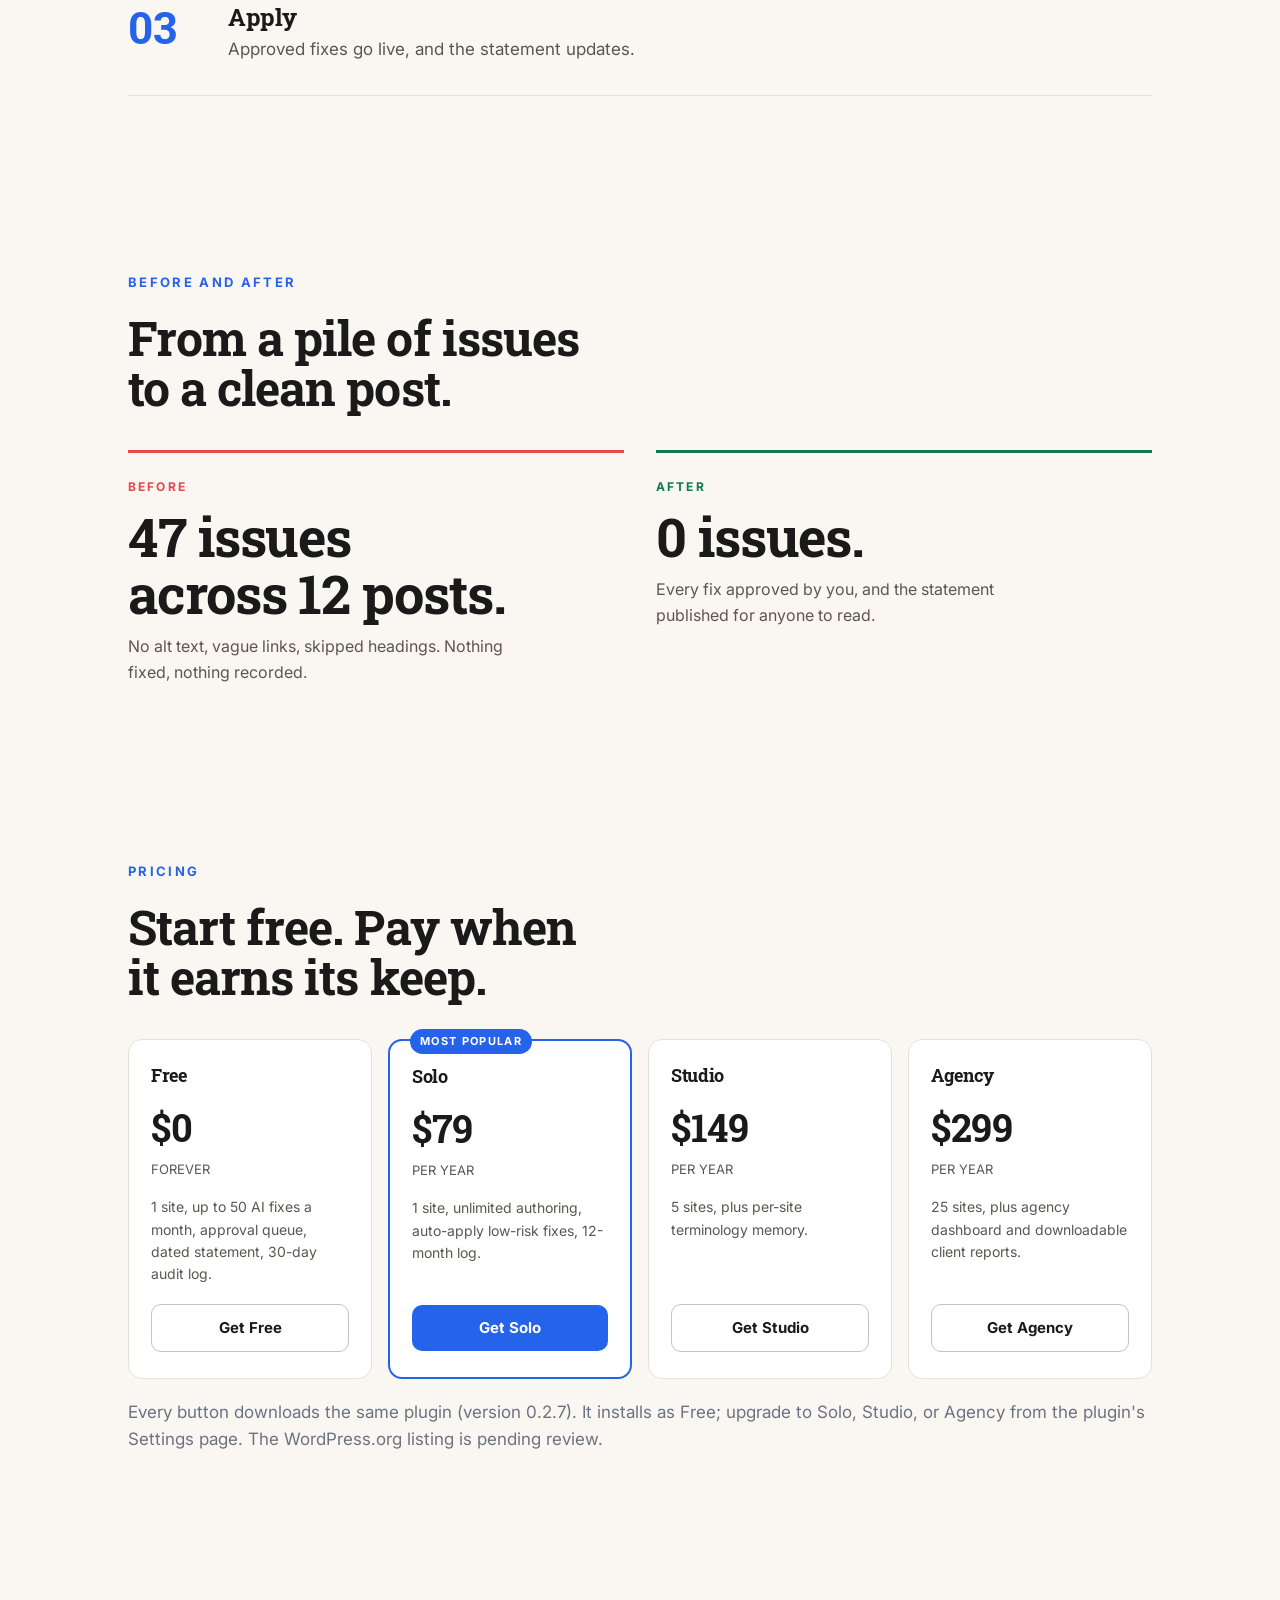
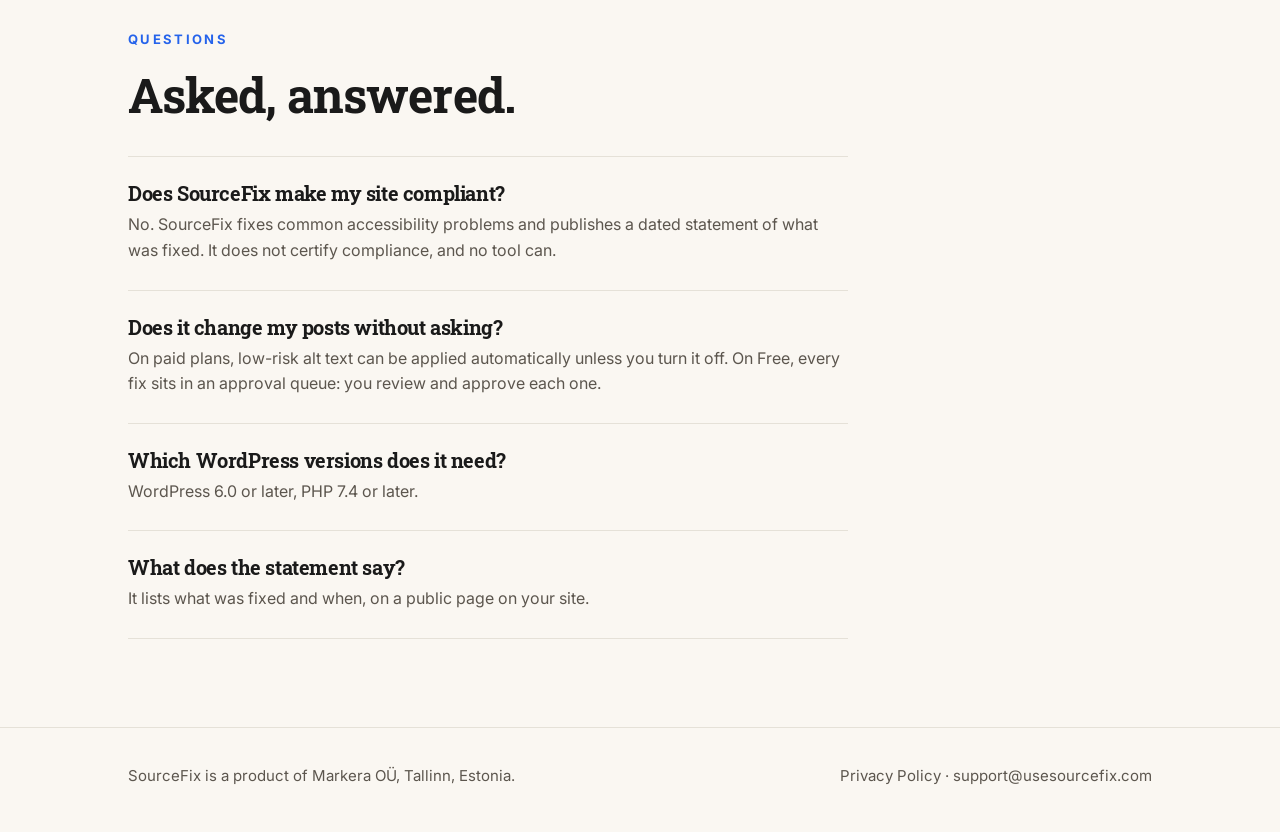
==== commit 39efecec: "Site: all 6 get-the-plugin CTAs to SourceFix v0.2.12; pricing copy drops the frozen-date claim (audi" ====
--- a/index.html
+++ b/index.html
@@ -132,7 +132,7 @@
       <a href="#pricing">Pricing</a>
       <a href="#faq">FAQ</a>
     </nav>
-    <a class="btn small" href="https://usesourcefix.com/sourcefix-v0.2.8.zip">Get SourceFix</a>
+    <a class="btn small" href="https://usesourcefix.com/sourcefix-v0.2.12.zip">Get SourceFix</a>
   </div>
 </header>
 
@@ -143,7 +143,7 @@
       <h1>Your site has<br>problems.<br>We fix them<br>when you publish.</h1>
       <p class="lede">SourceFix scans new and updated WordPress posts for images missing alt text, generic link text, and heading problems. It authors fixes with AI and keeps them in an approval queue, so you stay in control.</p>
       <div class="cta-row">
-        <a class="btn" href="https://usesourcefix.com/sourcefix-v0.2.8.zip">Get SourceFix</a>
+        <a class="btn" href="https://usesourcefix.com/sourcefix-v0.2.12.zip">Get SourceFix</a>
         <a class="btn btn-ghost" href="#demo">Try the demo</a>
       </div>
       <img class="hero-img" src="hero.webp" alt="A blog post before and after SourceFix: red correction marks on the left, clean and fixed on the right" width="1920" height="1280">
@@ -283,30 +283,30 @@
           <h3>Free</h3>
           <div class="price">$0</div>
           <div class="per">FOREVER</div>
-          <p>1 site, up to 50 AI fixes a month, approval queue, statement once, 30-day audit log.</p>
-          <a class="btn btn-ghost" href="https://usesourcefix.com/sourcefix-v0.2.8.zip">Get Free</a>
+          <p>1 site, up to 50 AI fixes a month, approval queue, dated statement, 30-day audit log.</p>
+          <a class="btn btn-ghost" href="https://usesourcefix.com/sourcefix-v0.2.12.zip">Get Free</a>
         </div>
         <div class="plan hot">
           <span class="tag">Most popular</span>
           <h3>Solo</h3>
           <div class="price">$79</div>
           <div class="per">PER YEAR</div>
-          <p>1 site, unlimited authoring, auto-apply low-risk fixes, statement re-published on change, 12-month log.</p>
-          <a class="btn" href="https://usesourcefix.com/sourcefix-v0.2.8.zip">Get Solo</a>
+          <p>1 site, unlimited authoring, auto-apply low-risk fixes, 12-month log.</p>
+          <a class="btn" href="https://usesourcefix.com/sourcefix-v0.2.12.zip">Get Solo</a>
         </div>
         <div class="plan">
           <h3>Studio</h3>
           <div class="price">$149</div>
           <div class="per">PER YEAR</div>
           <p>5 sites, plus per-site terminology memory.</p>
-          <a class="btn btn-ghost" href="https://usesourcefix.com/sourcefix-v0.2.8.zip">Get Studio</a>
+          <a class="btn btn-ghost" href="https://usesourcefix.com/sourcefix-v0.2.12.zip">Get Studio</a>
         </div>
         <div class="plan">
           <h3>Agency</h3>
           <div class="price">$299</div>
           <div class="per">PER YEAR</div>
           <p>25 sites, plus agency dashboard and downloadable client reports.</p>
-          <a class="btn btn-ghost" href="https://usesourcefix.com/sourcefix-v0.2.8.zip">Get Agency</a>
+          <a class="btn btn-ghost" href="https://usesourcefix.com/sourcefix-v0.2.12.zip">Get Agency</a>
         </div>
       </div>
       <p style="margin-top:20px; color:#6b7280;">Every button downloads the same plugin (version 0.2.7). It installs as Free; upgrade to Solo, Studio, or Agency from the plugin's Settings page. The WordPress.org listing is pending review.</p>
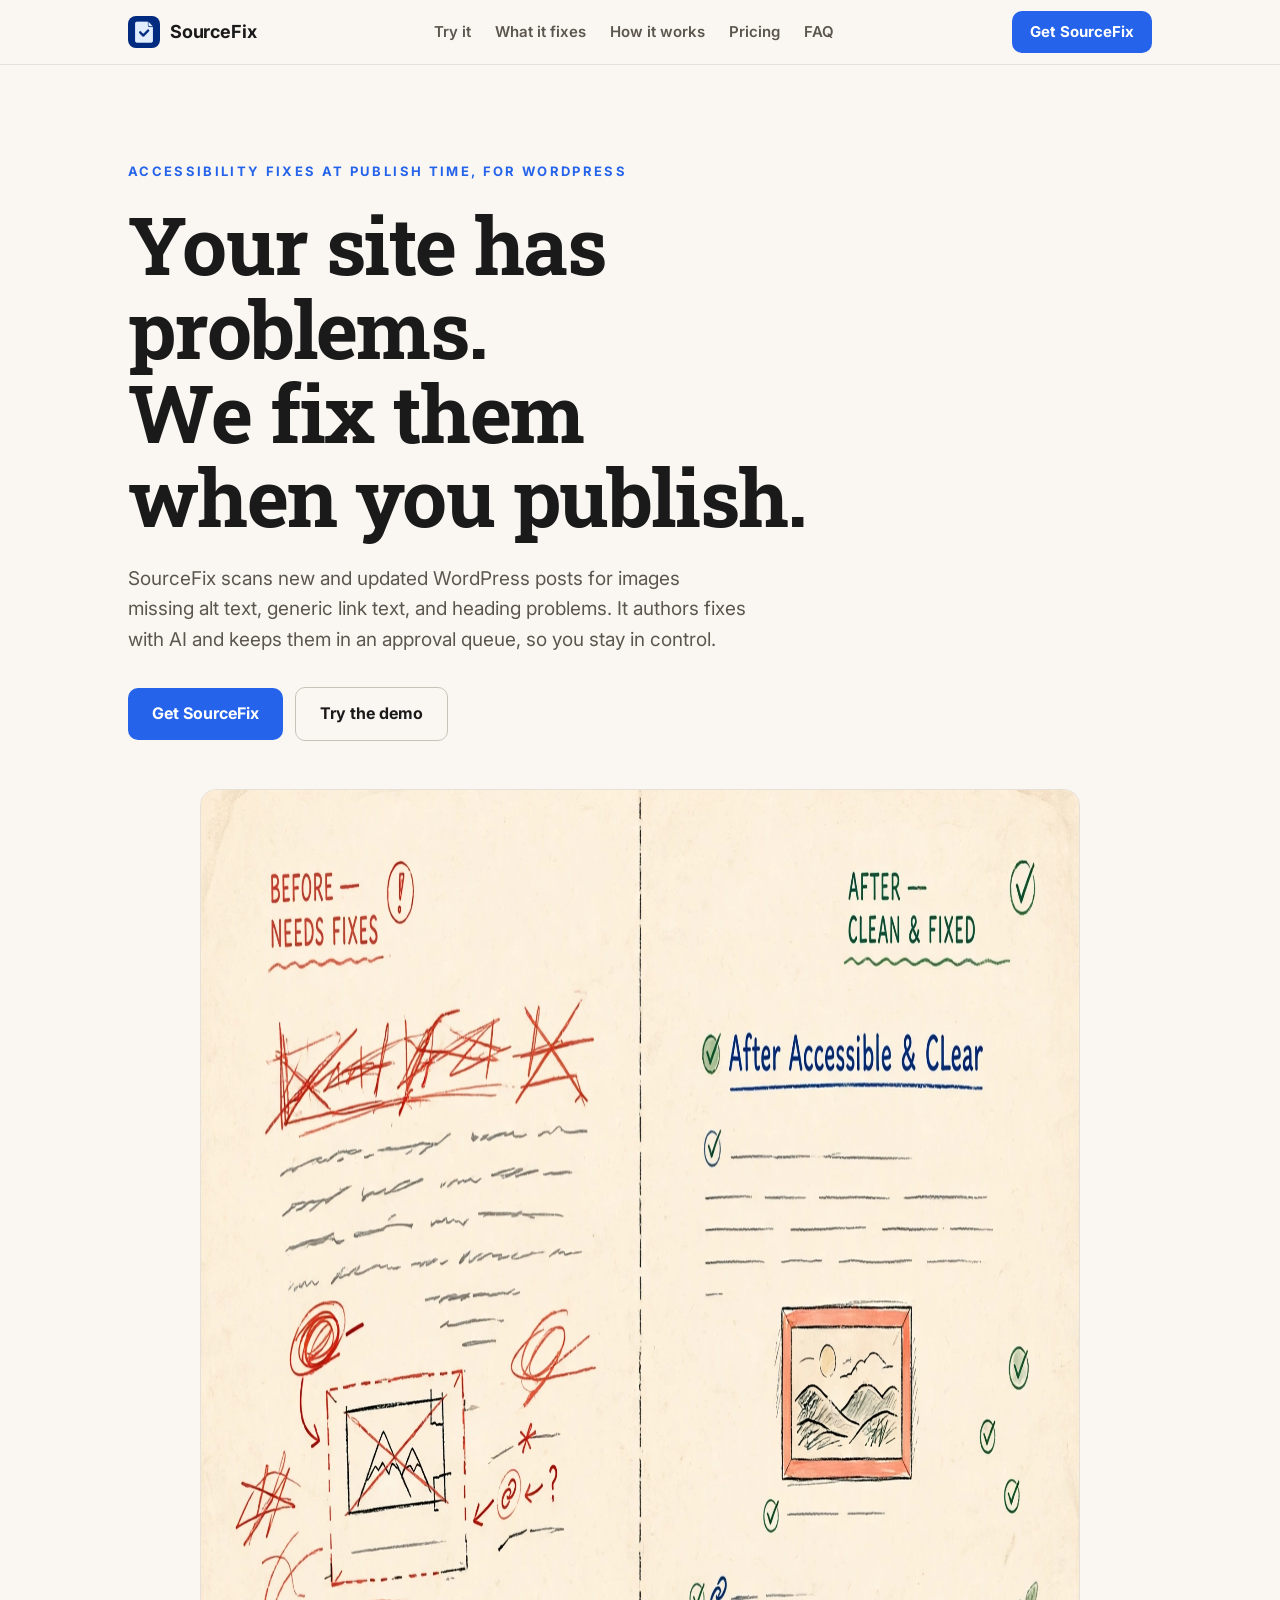
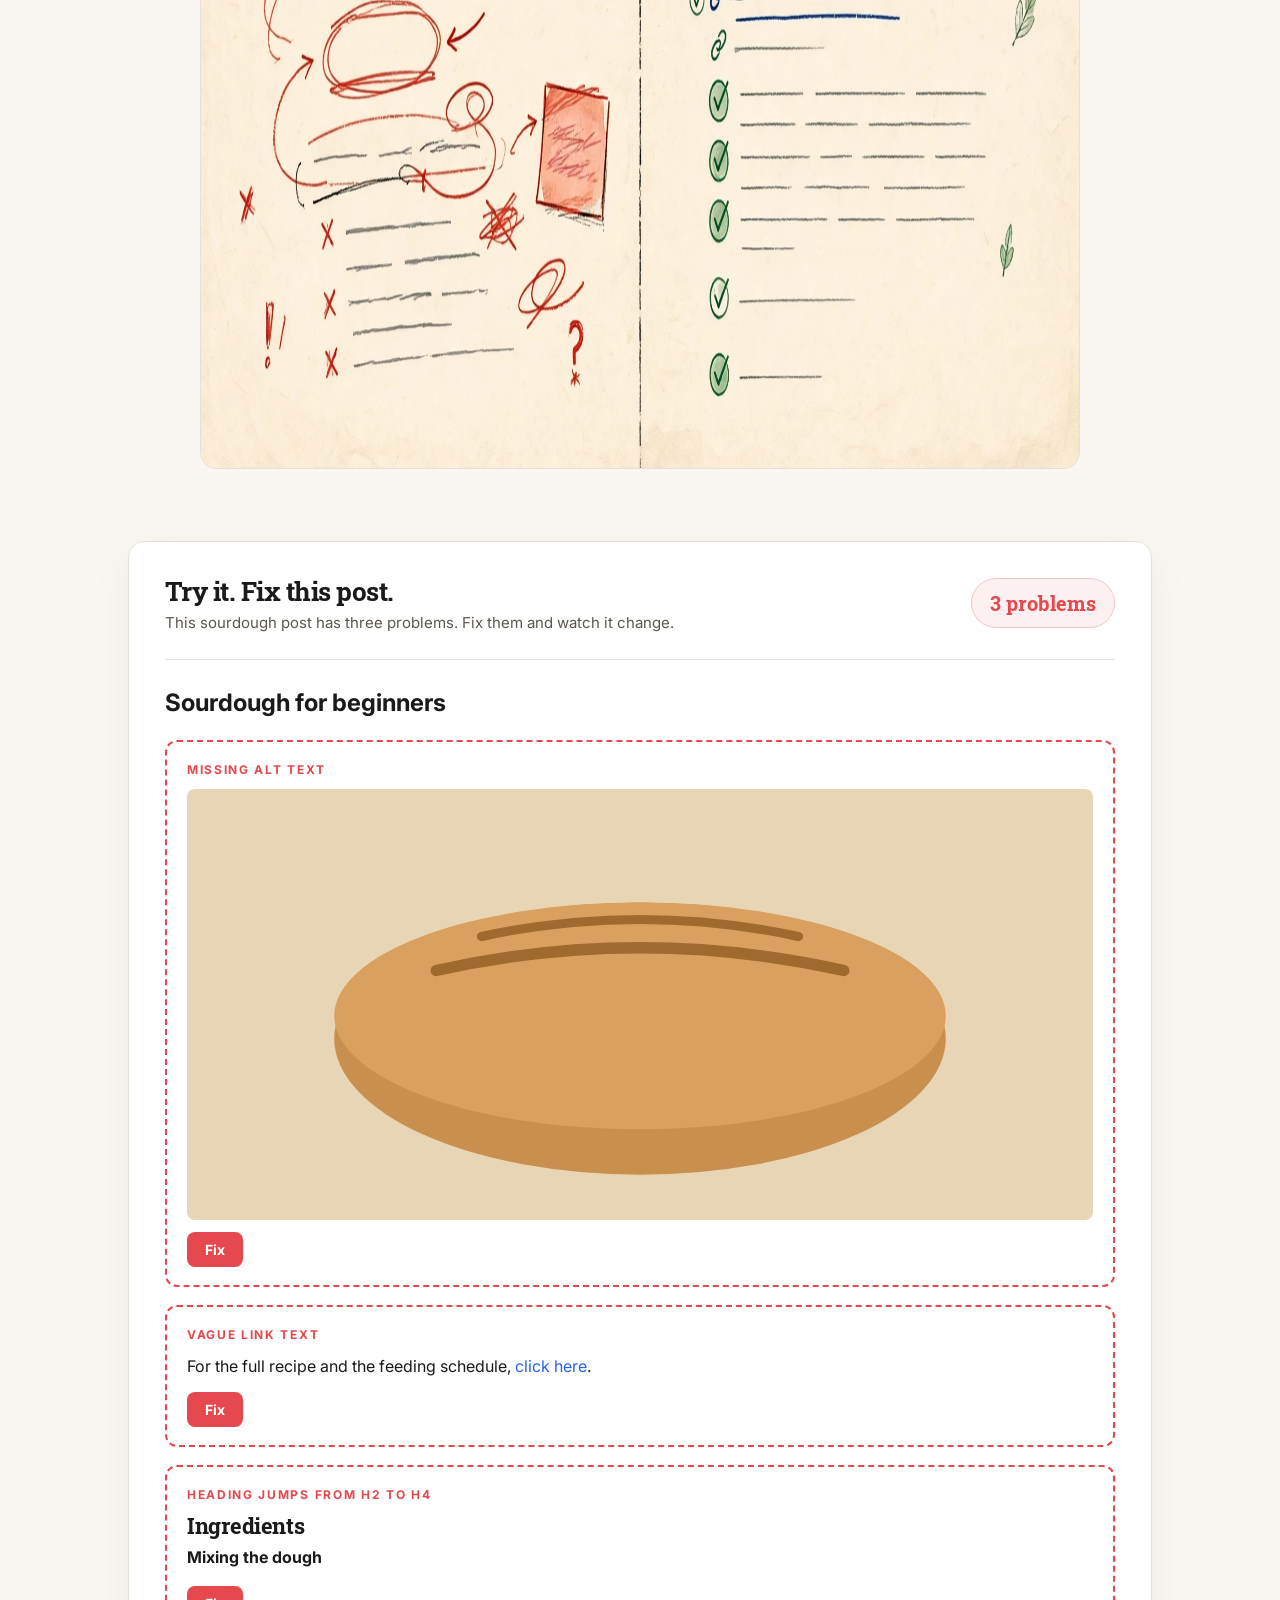
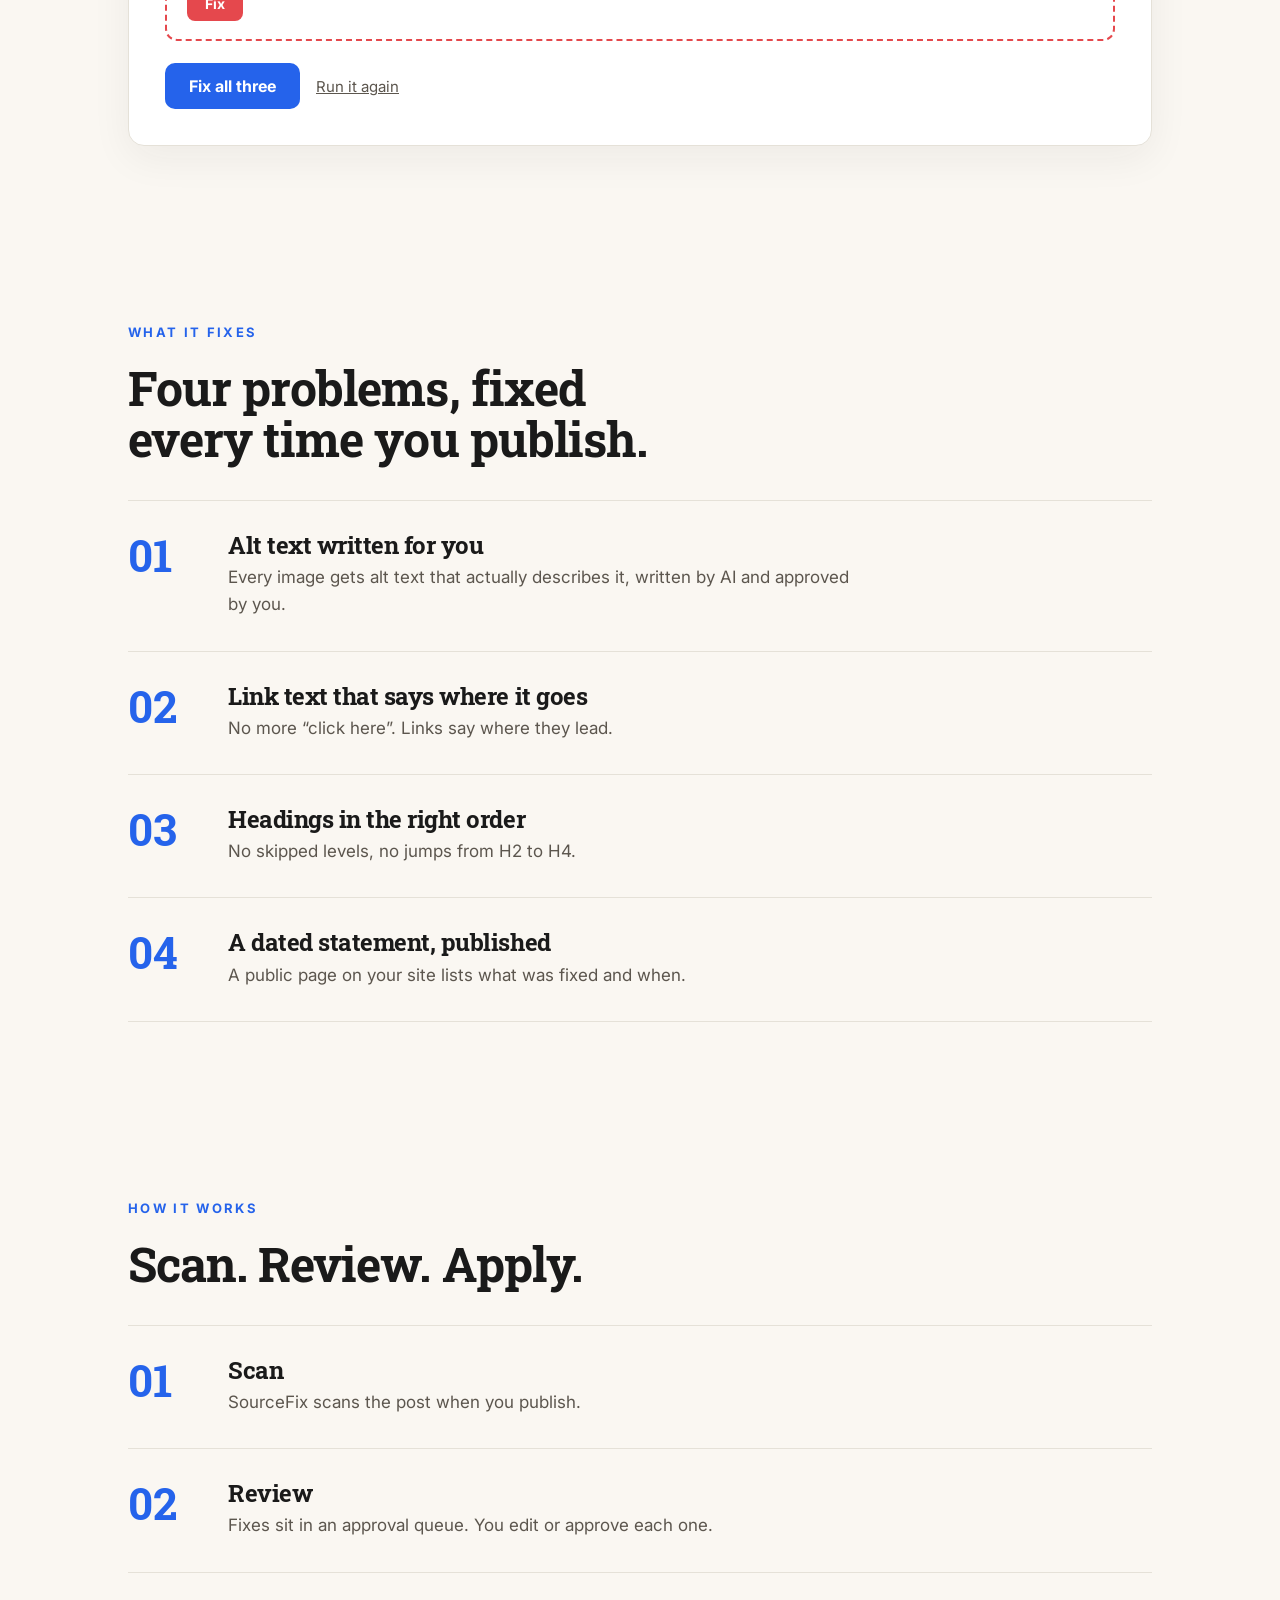
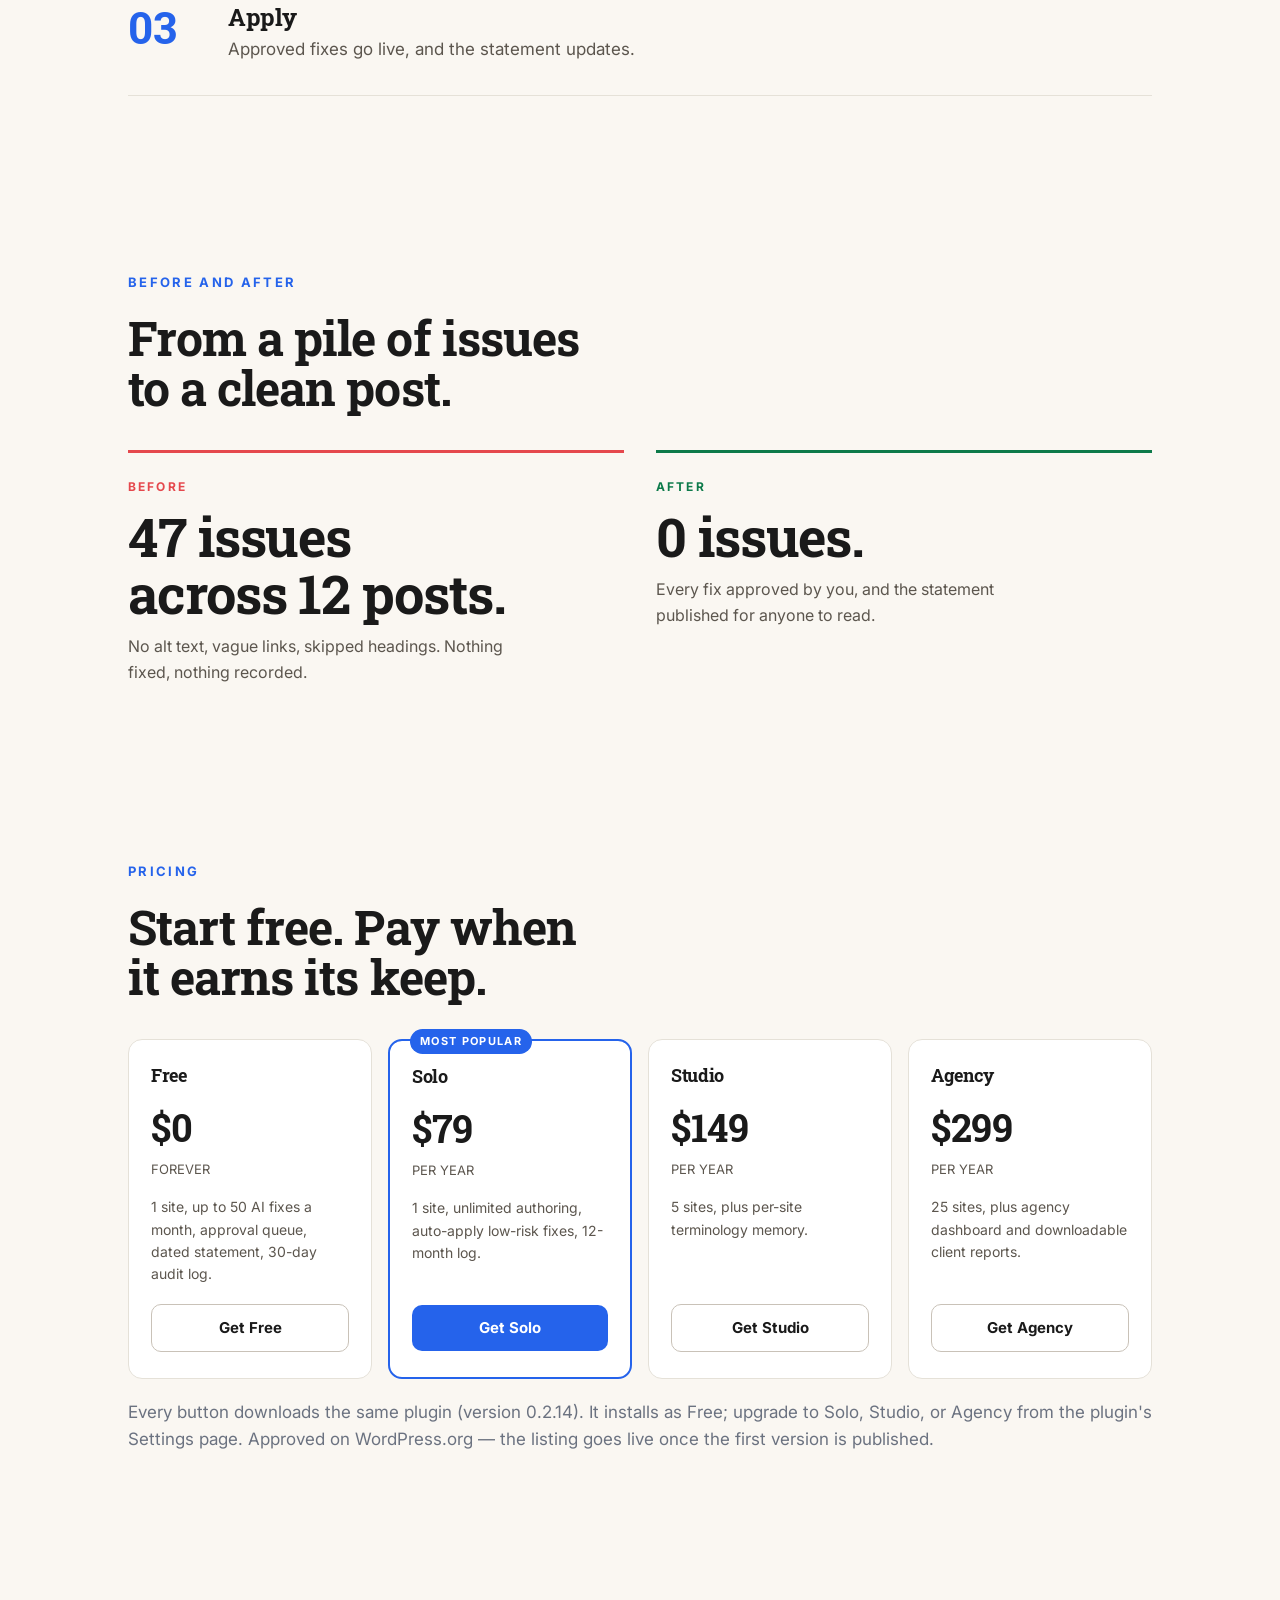
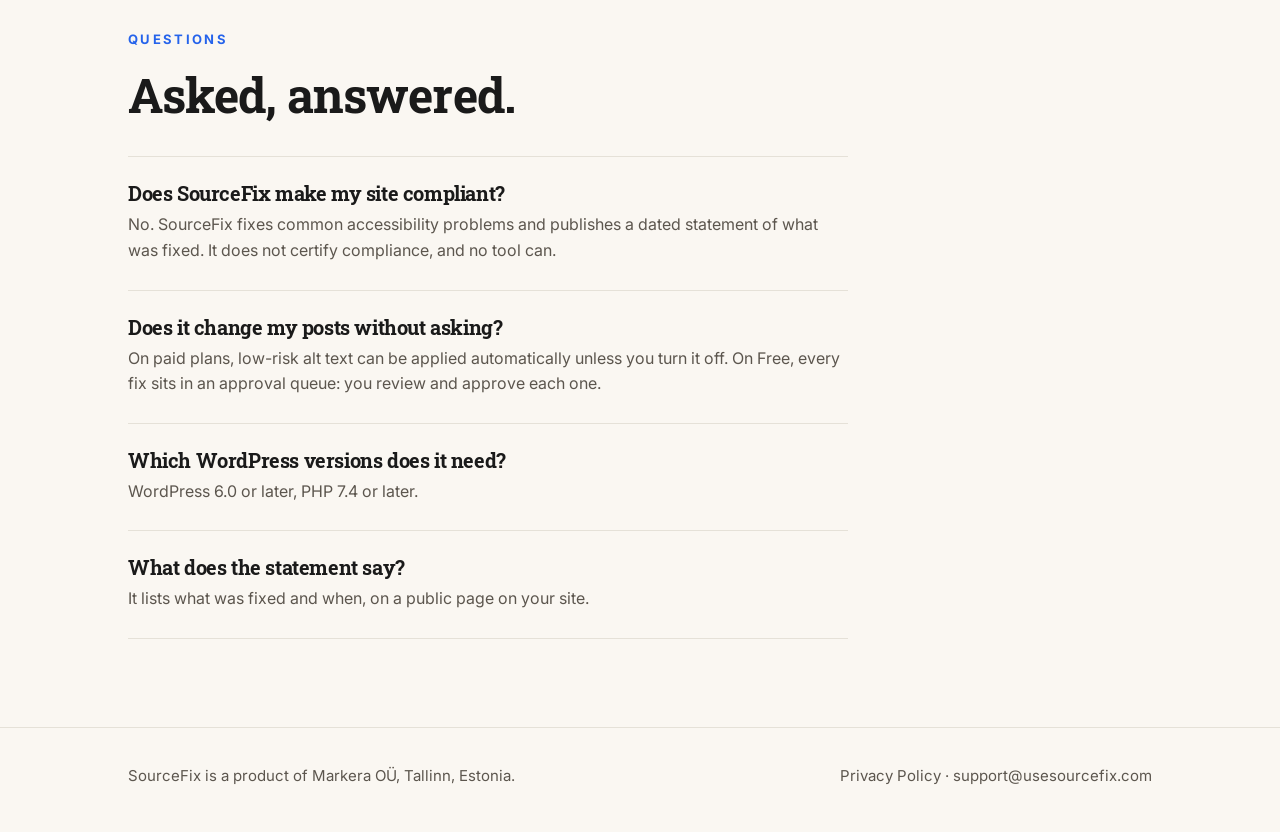
==== commit c6cd8f8e: "Site CTAs to v0.2.14, note WP.org approval" ====
--- a/index.html
+++ b/index.html
@@ -132,7 +132,7 @@
       <a href="#pricing">Pricing</a>
       <a href="#faq">FAQ</a>
     </nav>
-    <a class="btn small" href="https://usesourcefix.com/sourcefix-v0.2.12.zip">Get SourceFix</a>
+    <a class="btn small" href="https://usesourcefix.com/sourcefix-v0.2.14.zip">Get SourceFix</a>
   </div>
 </header>
 
@@ -143,7 +143,7 @@
       <h1>Your site has<br>problems.<br>We fix them<br>when you publish.</h1>
       <p class="lede">SourceFix scans new and updated WordPress posts for images missing alt text, generic link text, and heading problems. It authors fixes with AI and keeps them in an approval queue, so you stay in control.</p>
       <div class="cta-row">
-        <a class="btn" href="https://usesourcefix.com/sourcefix-v0.2.12.zip">Get SourceFix</a>
+        <a class="btn" href="https://usesourcefix.com/sourcefix-v0.2.14.zip">Get SourceFix</a>
         <a class="btn btn-ghost" href="#demo">Try the demo</a>
       </div>
       <img class="hero-img" src="hero.webp" alt="A blog post before and after SourceFix: red correction marks on the left, clean and fixed on the right" width="1920" height="1280">
@@ -284,7 +284,7 @@
           <div class="price">$0</div>
           <div class="per">FOREVER</div>
           <p>1 site, up to 50 AI fixes a month, approval queue, dated statement, 30-day audit log.</p>
-          <a class="btn btn-ghost" href="https://usesourcefix.com/sourcefix-v0.2.12.zip">Get Free</a>
+          <a class="btn btn-ghost" href="https://usesourcefix.com/sourcefix-v0.2.14.zip">Get Free</a>
         </div>
         <div class="plan hot">
           <span class="tag">Most popular</span>
@@ -292,24 +292,24 @@
           <div class="price">$79</div>
           <div class="per">PER YEAR</div>
           <p>1 site, unlimited authoring, auto-apply low-risk fixes, 12-month log.</p>
-          <a class="btn" href="https://usesourcefix.com/sourcefix-v0.2.12.zip">Get Solo</a>
+          <a class="btn" href="https://usesourcefix.com/sourcefix-v0.2.14.zip">Get Solo</a>
         </div>
         <div class="plan">
           <h3>Studio</h3>
           <div class="price">$149</div>
           <div class="per">PER YEAR</div>
           <p>5 sites, plus per-site terminology memory.</p>
-          <a class="btn btn-ghost" href="https://usesourcefix.com/sourcefix-v0.2.12.zip">Get Studio</a>
+          <a class="btn btn-ghost" href="https://usesourcefix.com/sourcefix-v0.2.14.zip">Get Studio</a>
         </div>
         <div class="plan">
           <h3>Agency</h3>
           <div class="price">$299</div>
           <div class="per">PER YEAR</div>
           <p>25 sites, plus agency dashboard and downloadable client reports.</p>
-          <a class="btn btn-ghost" href="https://usesourcefix.com/sourcefix-v0.2.12.zip">Get Agency</a>
-        </div>
-      </div>
-      <p style="margin-top:20px; color:#6b7280;">Every button downloads the same plugin (version 0.2.7). It installs as Free; upgrade to Solo, Studio, or Agency from the plugin's Settings page. The WordPress.org listing is pending review.</p>
+          <a class="btn btn-ghost" href="https://usesourcefix.com/sourcefix-v0.2.14.zip">Get Agency</a>
+        </div>
+      </div>
+      <p style="margin-top:20px; color:#6b7280;">Every button downloads the same plugin (version 0.2.14). It installs as Free; upgrade to Solo, Studio, or Agency from the plugin's Settings page. Approved on WordPress.org — the listing goes live once the first version is published.</p>
     </div>
   </section>
 
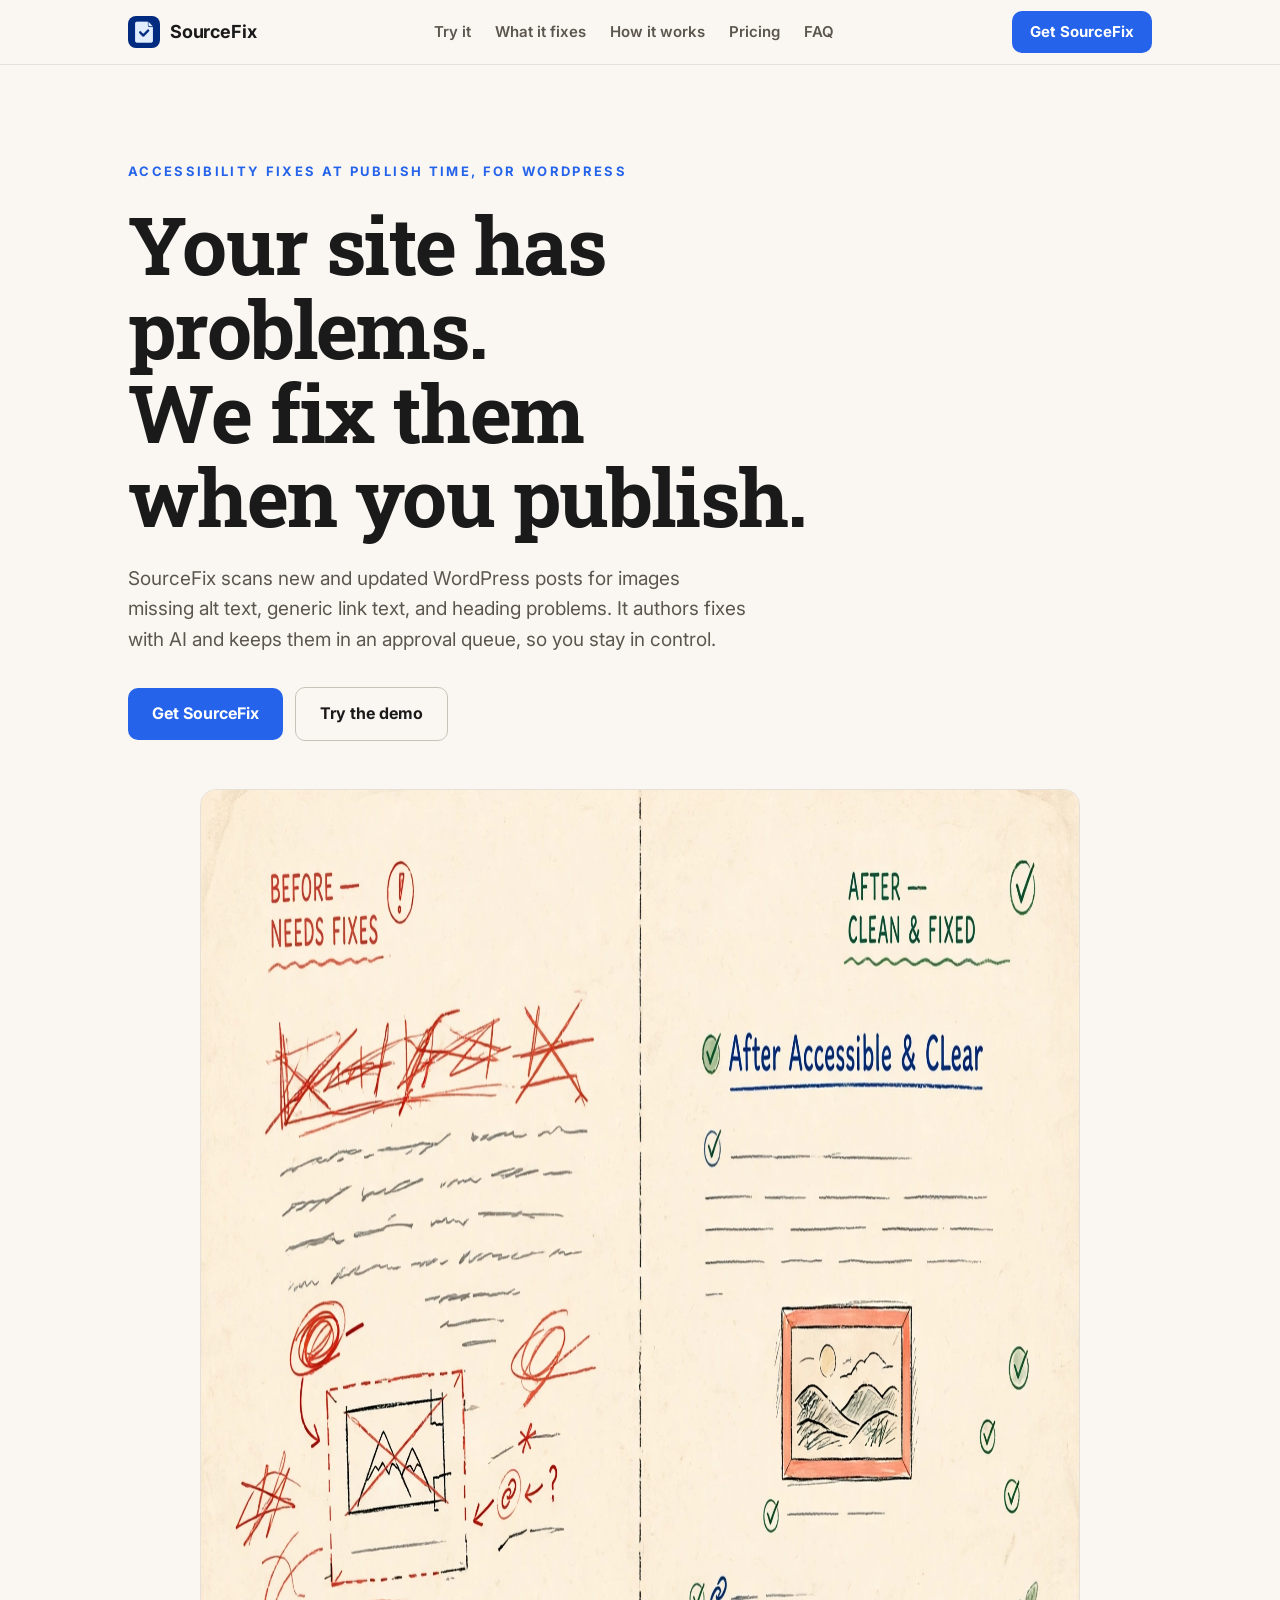
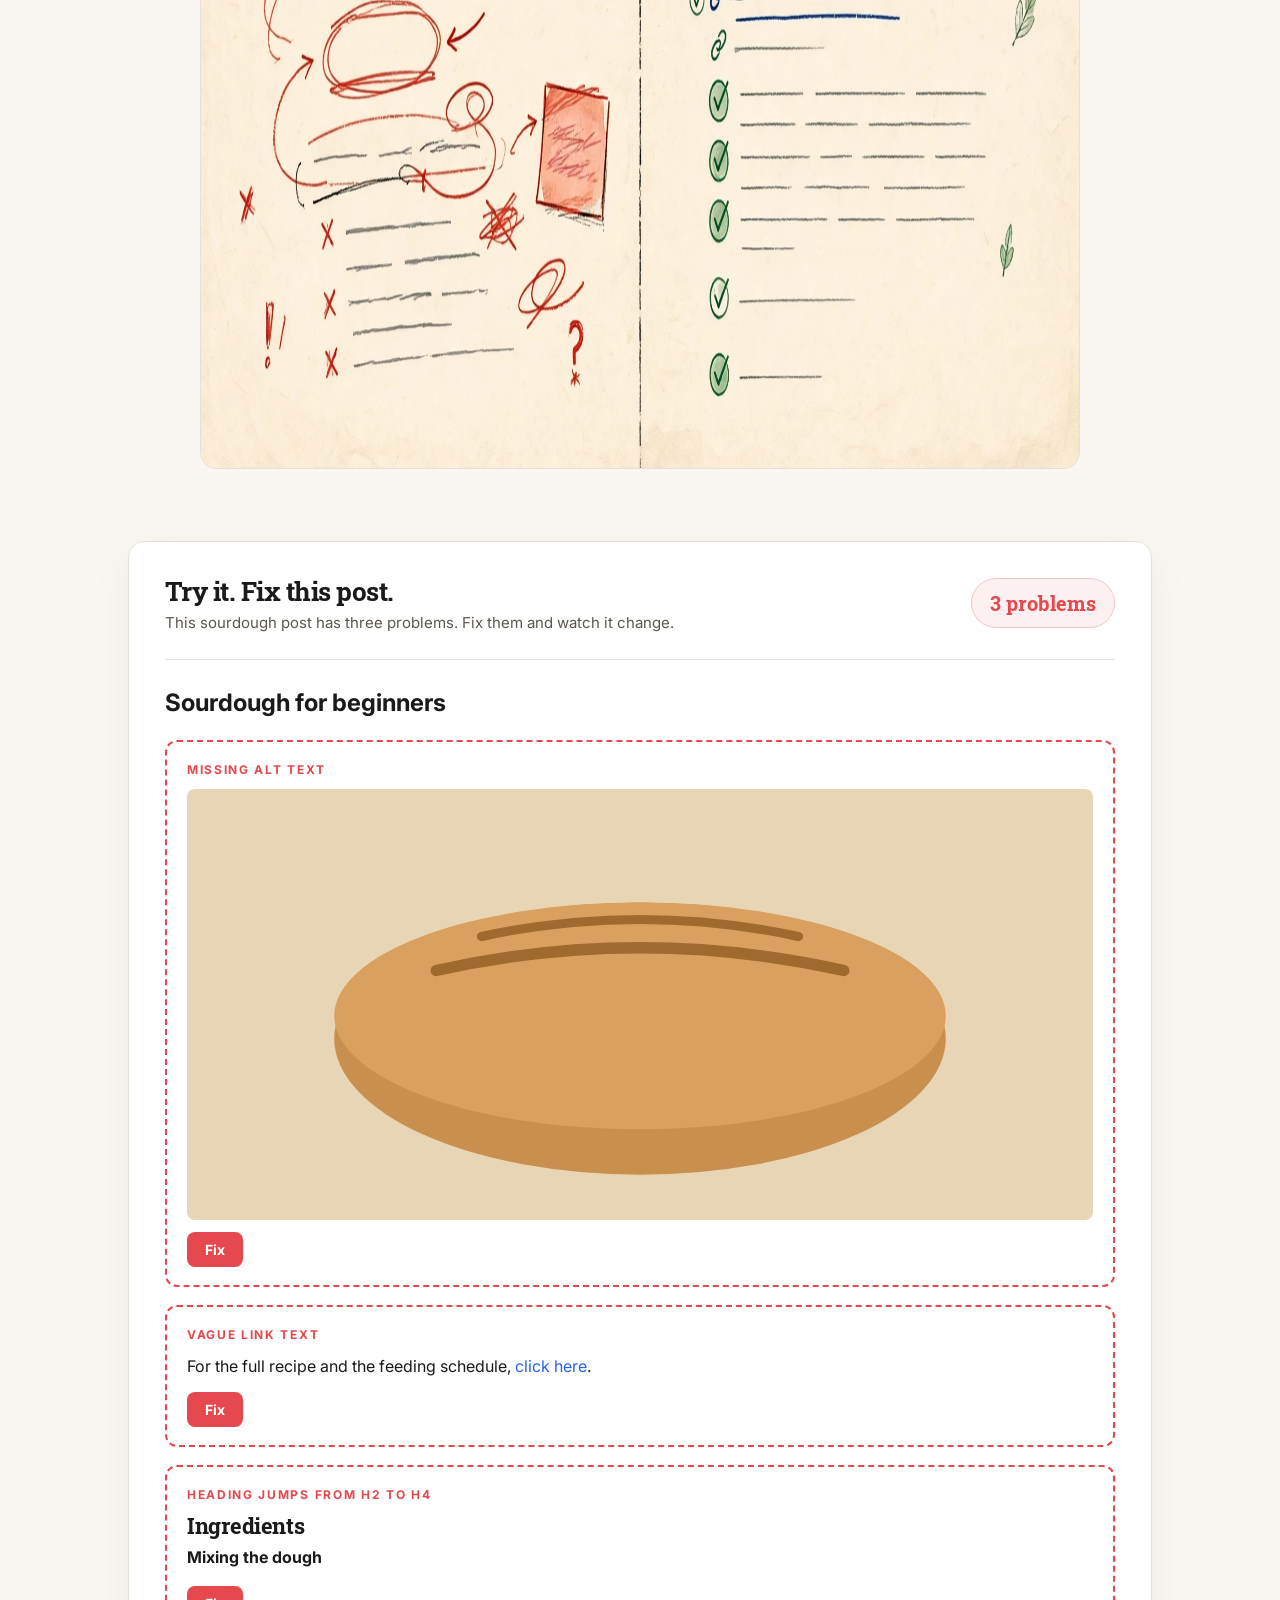
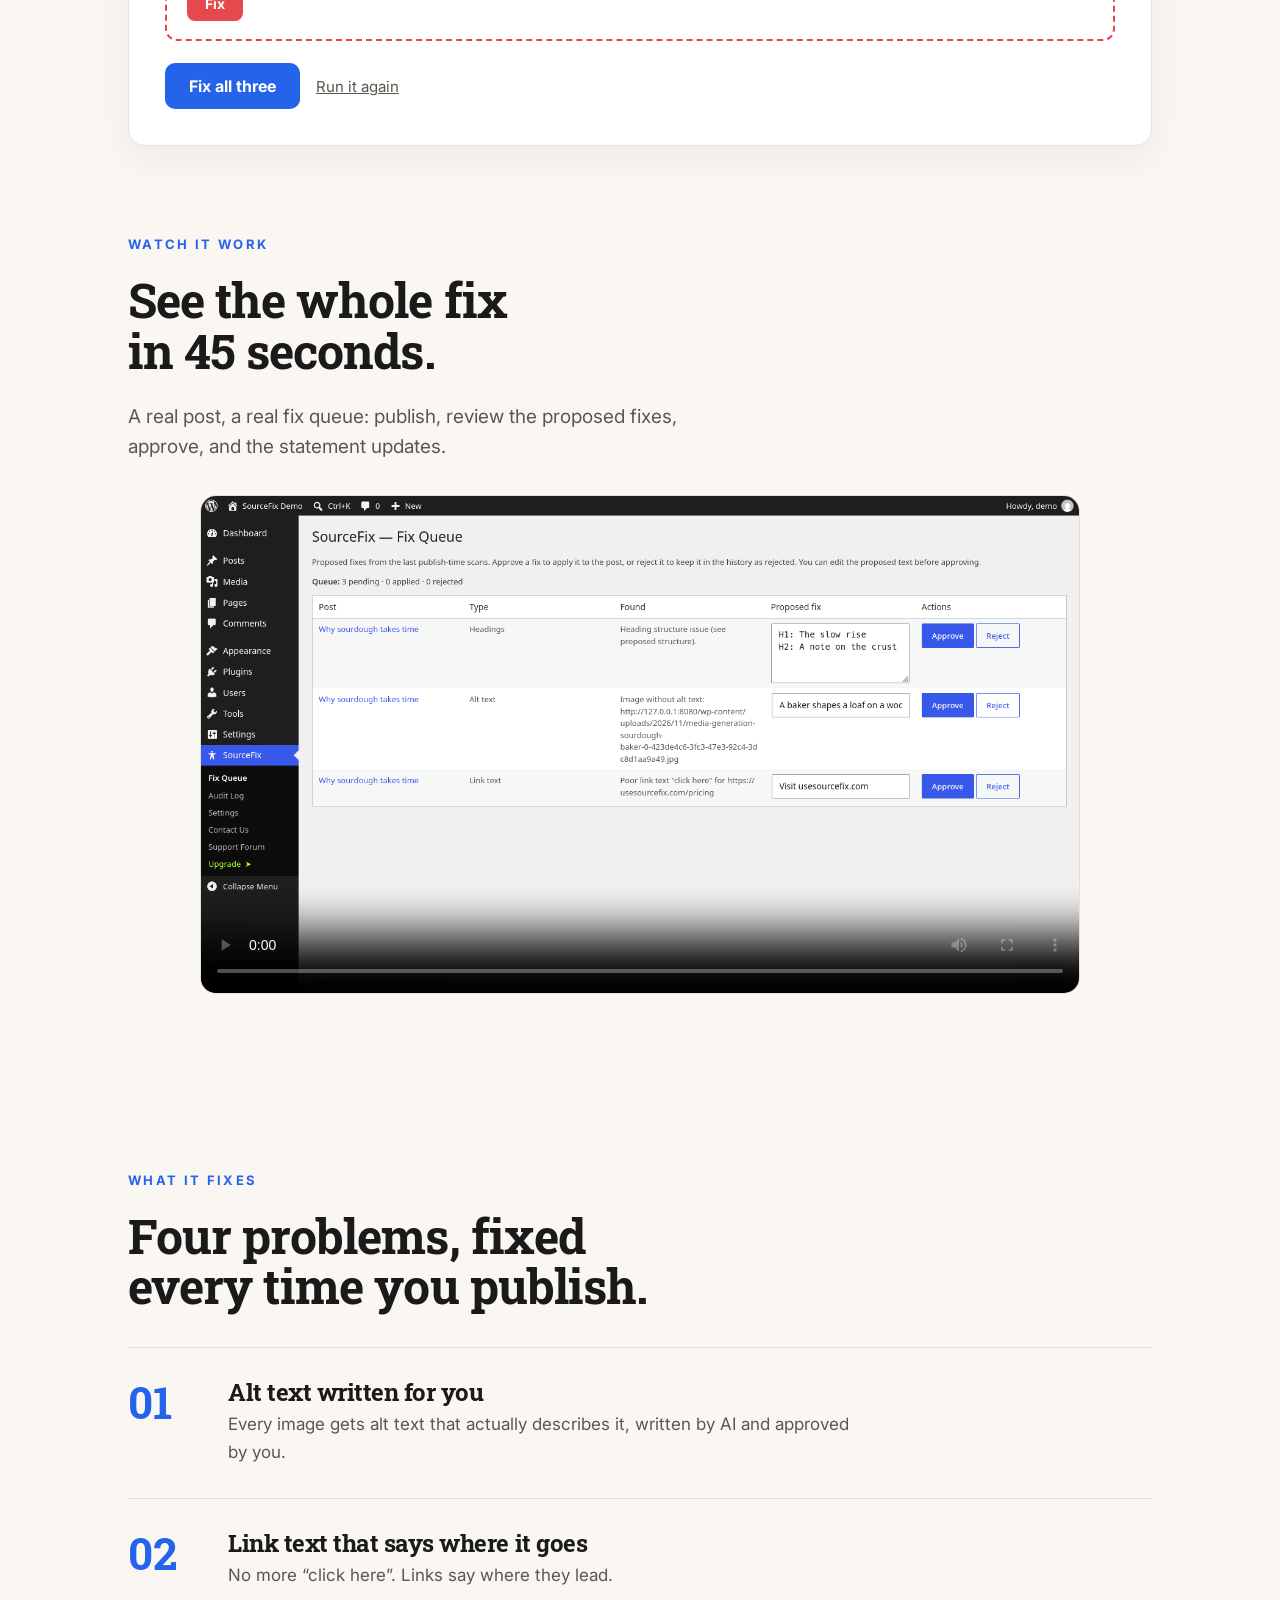
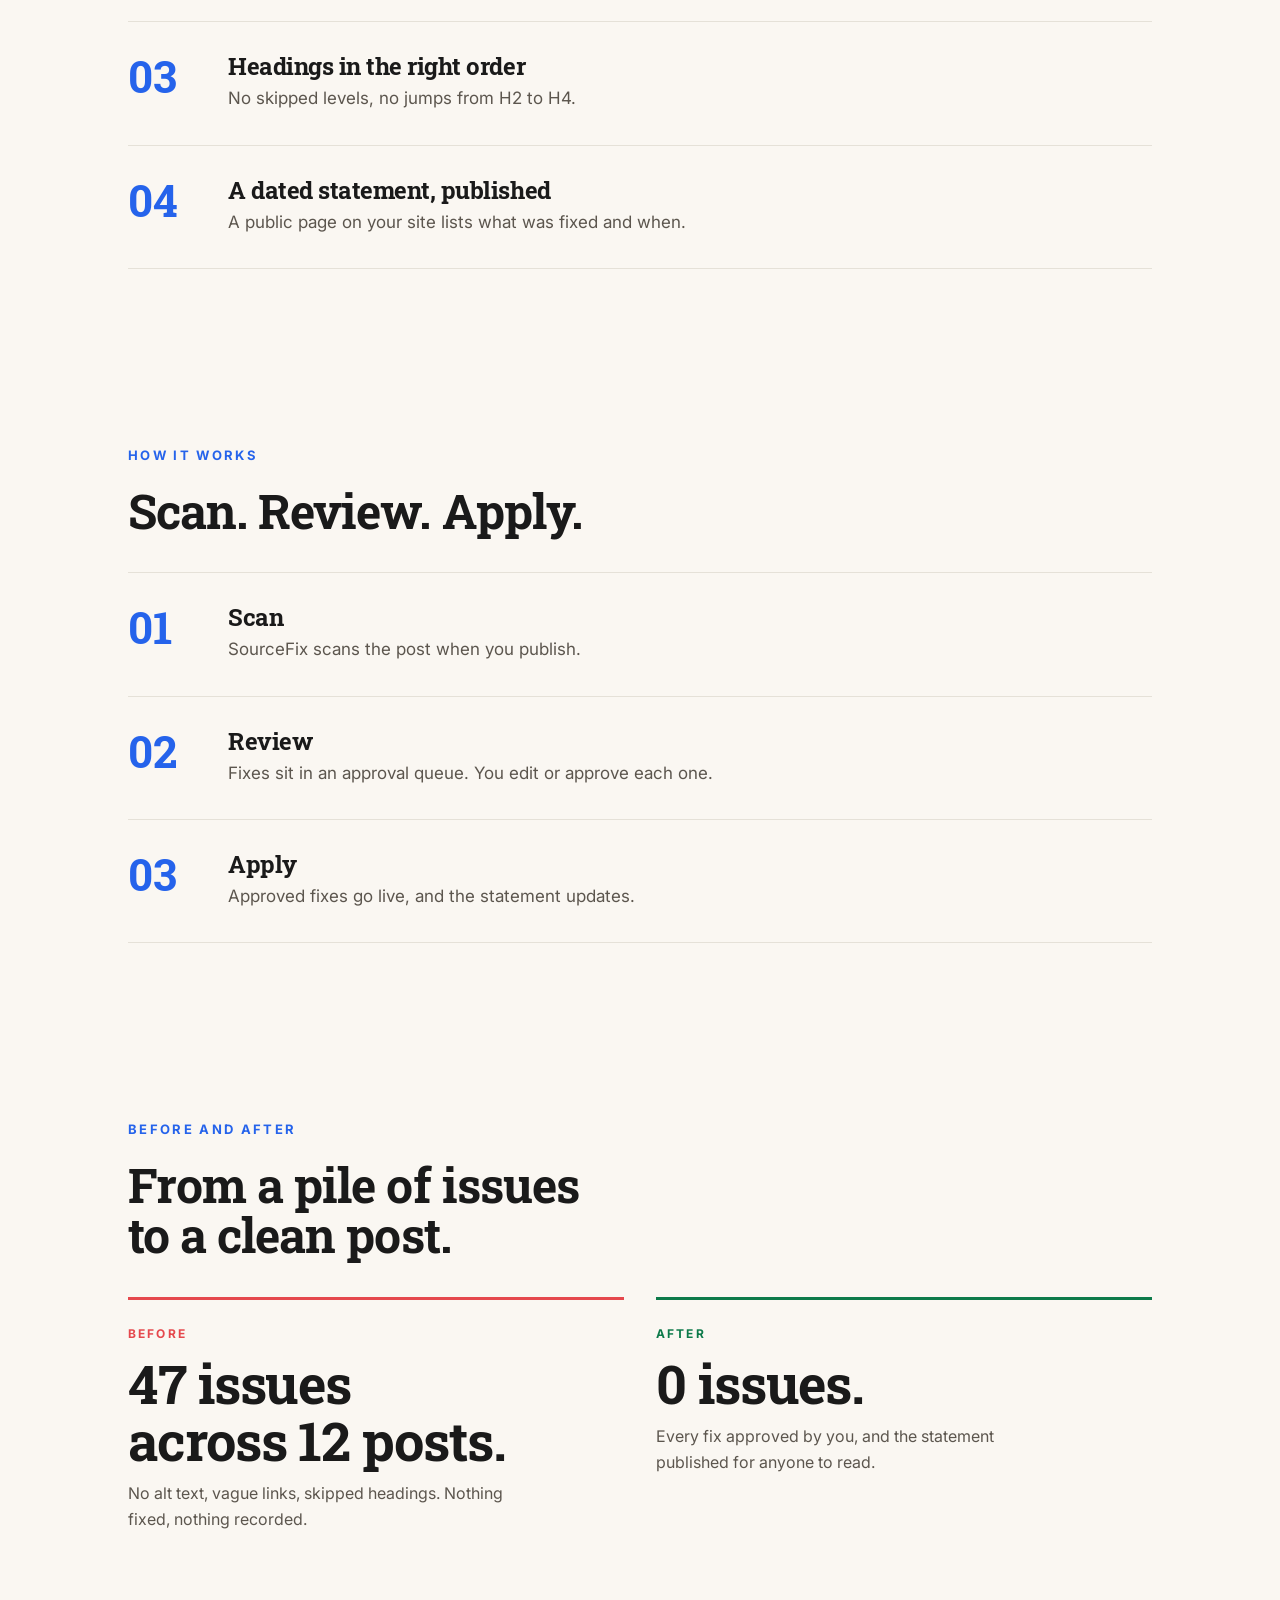
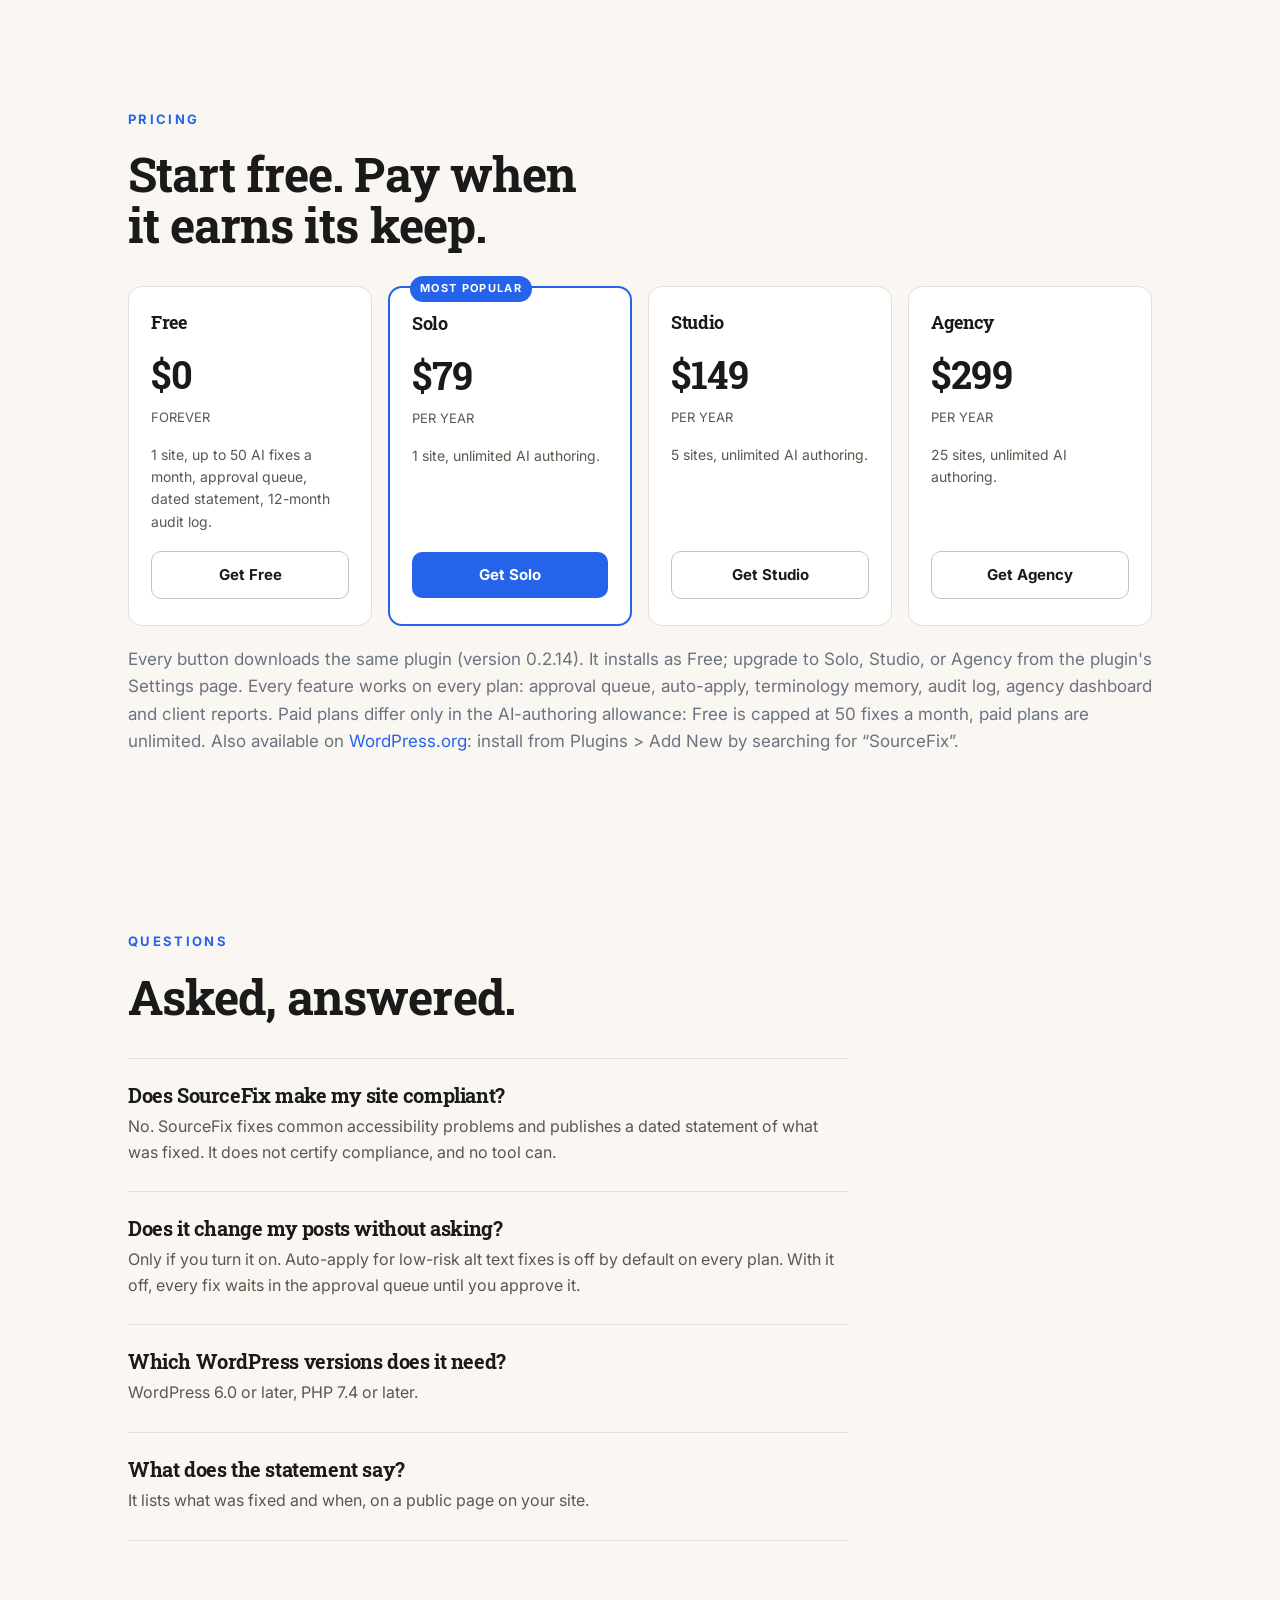
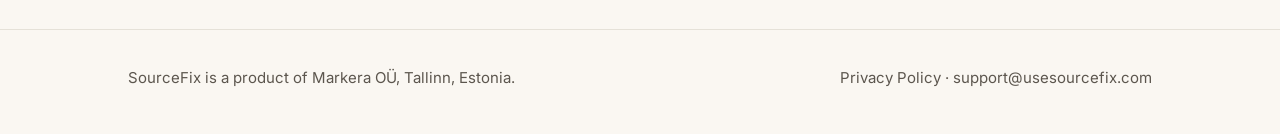
==== commit 3e9bf970: "Stage 1: embed walkthrough video; fix stale v0.2.14 copy (pricing, auto-apply FAQ, WP.org live link)" ====
--- a/index.html
+++ b/index.html
@@ -188,6 +188,17 @@
     </div>
   </section>
 
+  <section id="video" style="padding-top:0;">
+    <div class="wrap">
+      <div class="kicker">Watch it work</div>
+      <h2>See the whole fix<br>in 45 seconds.</h2>
+      <p class="lede" style="font-size:19px; color:var(--muted); max-width:620px; margin:26px 0 32px;">A real post, a real fix queue: publish, review the proposed fixes, approve, and the statement updates.</p>
+      <video class="hero-img" style="margin-top:0;" controls preload="metadata" poster="demo-poster.png" src="sourcefix-walkthrough.mp4">
+        Your browser does not support the video tag. <a href="sourcefix-walkthrough.mp4">Download the walkthrough (MP4)</a>.
+      </video>
+    </div>
+  </section>
+
   <section id="fixes">
     <div class="wrap">
       <div class="kicker">What it fixes</div>
@@ -283,7 +294,7 @@
           <h3>Free</h3>
           <div class="price">$0</div>
           <div class="per">FOREVER</div>
-          <p>1 site, up to 50 AI fixes a month, approval queue, dated statement, 30-day audit log.</p>
+          <p>1 site, up to 50 AI fixes a month, approval queue, dated statement, 12-month audit log.</p>
           <a class="btn btn-ghost" href="https://usesourcefix.com/sourcefix-v0.2.14.zip">Get Free</a>
         </div>
         <div class="plan hot">
@@ -291,25 +302,25 @@
           <h3>Solo</h3>
           <div class="price">$79</div>
           <div class="per">PER YEAR</div>
-          <p>1 site, unlimited authoring, auto-apply low-risk fixes, 12-month log.</p>
+          <p>1 site, unlimited AI authoring.</p>
           <a class="btn" href="https://usesourcefix.com/sourcefix-v0.2.14.zip">Get Solo</a>
         </div>
         <div class="plan">
           <h3>Studio</h3>
           <div class="price">$149</div>
           <div class="per">PER YEAR</div>
-          <p>5 sites, plus per-site terminology memory.</p>
+          <p>5 sites, unlimited AI authoring.</p>
           <a class="btn btn-ghost" href="https://usesourcefix.com/sourcefix-v0.2.14.zip">Get Studio</a>
         </div>
         <div class="plan">
           <h3>Agency</h3>
           <div class="price">$299</div>
           <div class="per">PER YEAR</div>
-          <p>25 sites, plus agency dashboard and downloadable client reports.</p>
+          <p>25 sites, unlimited AI authoring.</p>
           <a class="btn btn-ghost" href="https://usesourcefix.com/sourcefix-v0.2.14.zip">Get Agency</a>
         </div>
       </div>
-      <p style="margin-top:20px; color:#6b7280;">Every button downloads the same plugin (version 0.2.14). It installs as Free; upgrade to Solo, Studio, or Agency from the plugin's Settings page. Approved on WordPress.org — the listing goes live once the first version is published.</p>
+      <p style="margin-top:20px; color:#6b7280;">Every button downloads the same plugin (version 0.2.14). It installs as Free; upgrade to Solo, Studio, or Agency from the plugin's Settings page. Every feature works on every plan: approval queue, auto-apply, terminology memory, audit log, agency dashboard and client reports. Paid plans differ only in the AI-authoring allowance: Free is capped at 50 fixes a month, paid plans are unlimited. Also available on <a href="https://wordpress.org/plugins/sourcefix/">WordPress.org</a>: install from Plugins &gt; Add New by searching for &ldquo;SourceFix&rdquo;.</p>
     </div>
   </section>
 
@@ -324,7 +335,7 @@
         </div>
         <div class="faq-item">
           <h3>Does it change my posts without asking?</h3>
-          <p>On paid plans, low-risk alt text can be applied automatically unless you turn it off. On Free, every fix sits in an approval queue: you review and approve each one.</p>
+          <p>Only if you turn it on. Auto-apply for low-risk alt text fixes is off by default on every plan. With it off, every fix waits in the approval queue until you approve it.</p>
         </div>
         <div class="faq-item">
           <h3>Which WordPress versions does it need?</h3>
